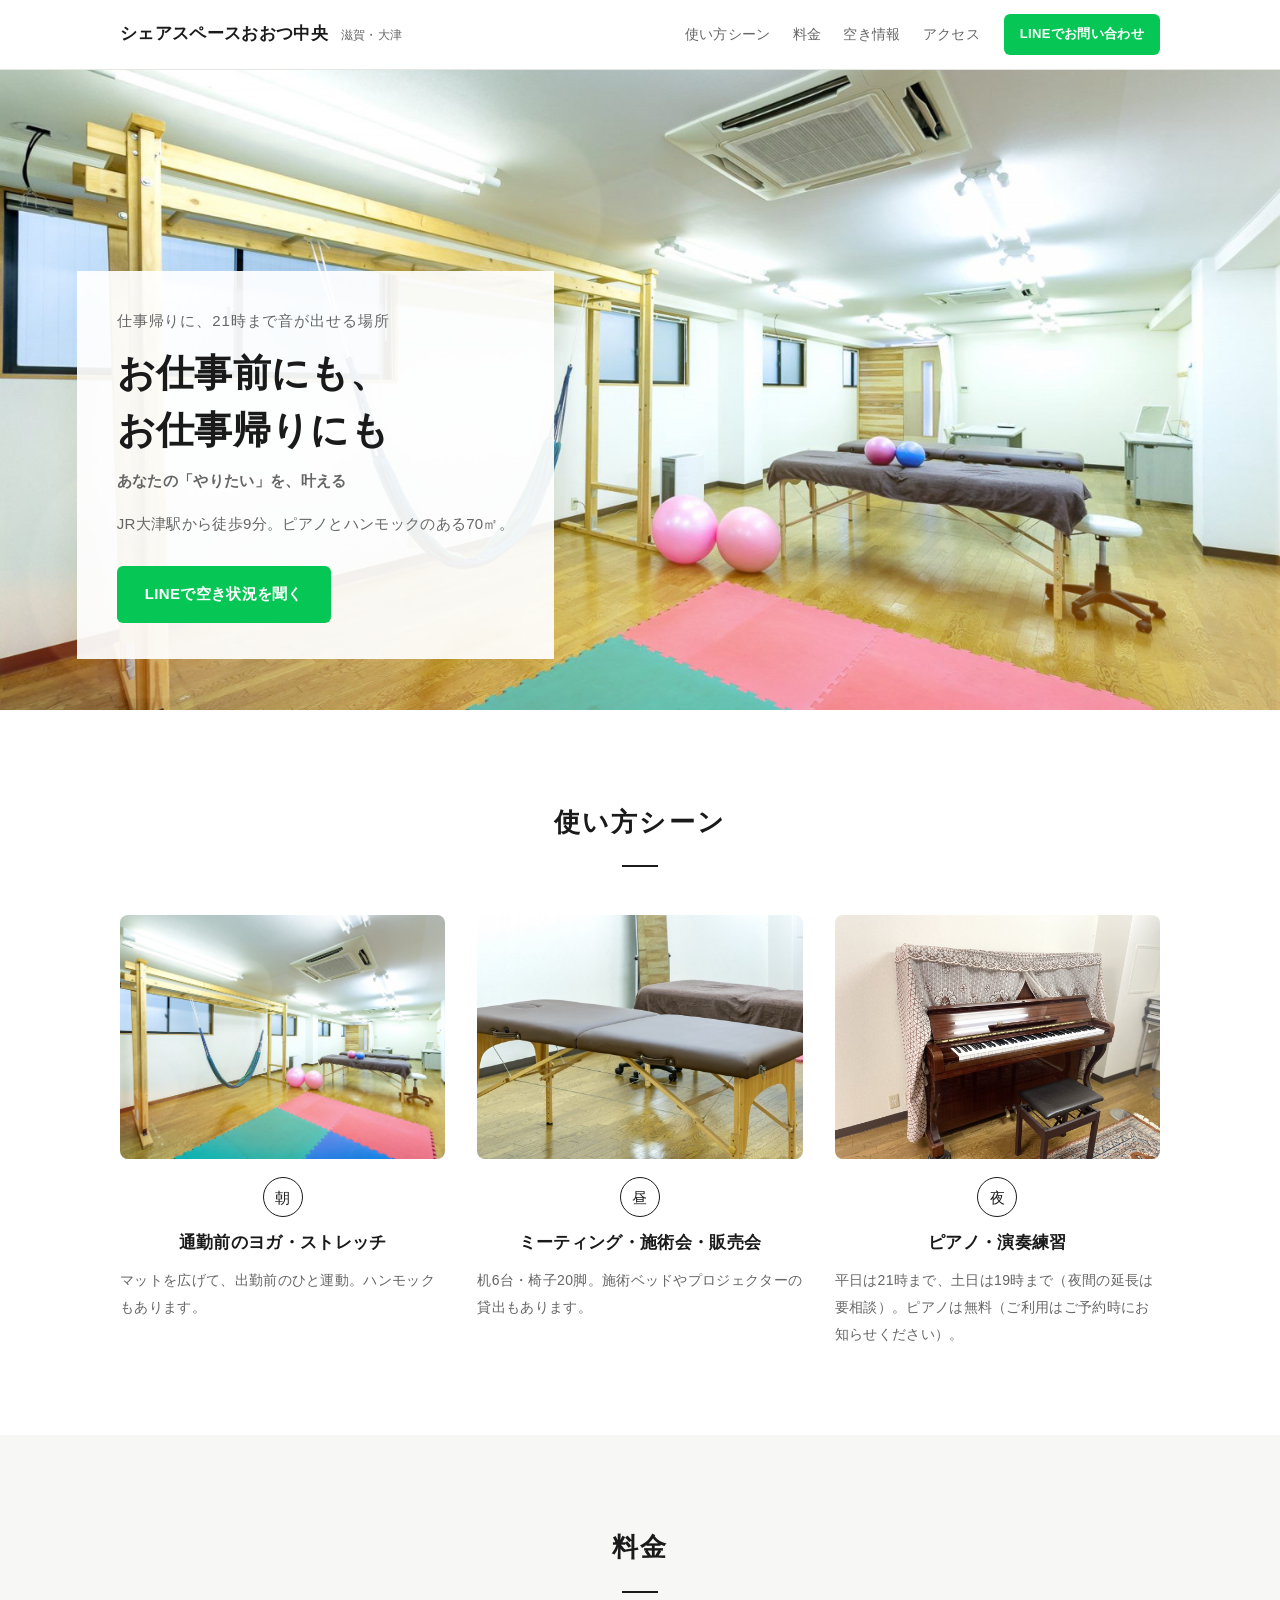
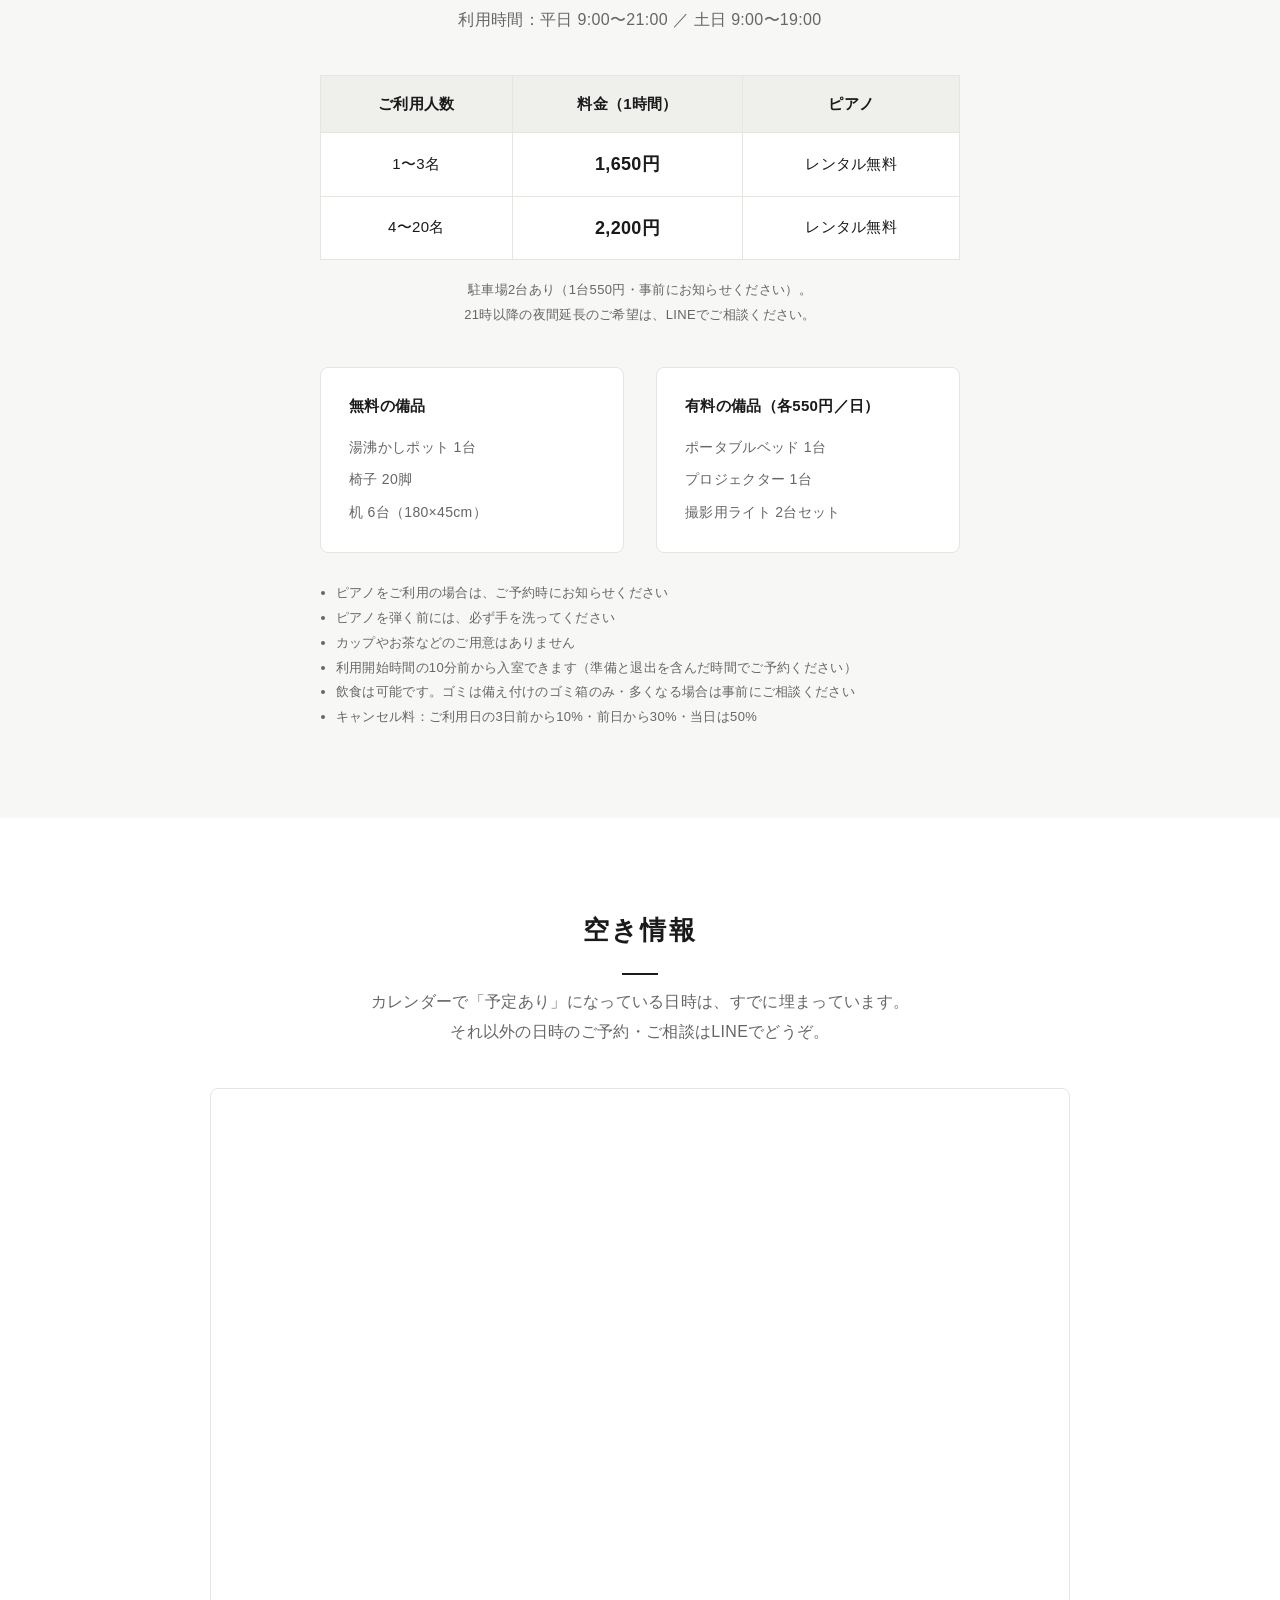
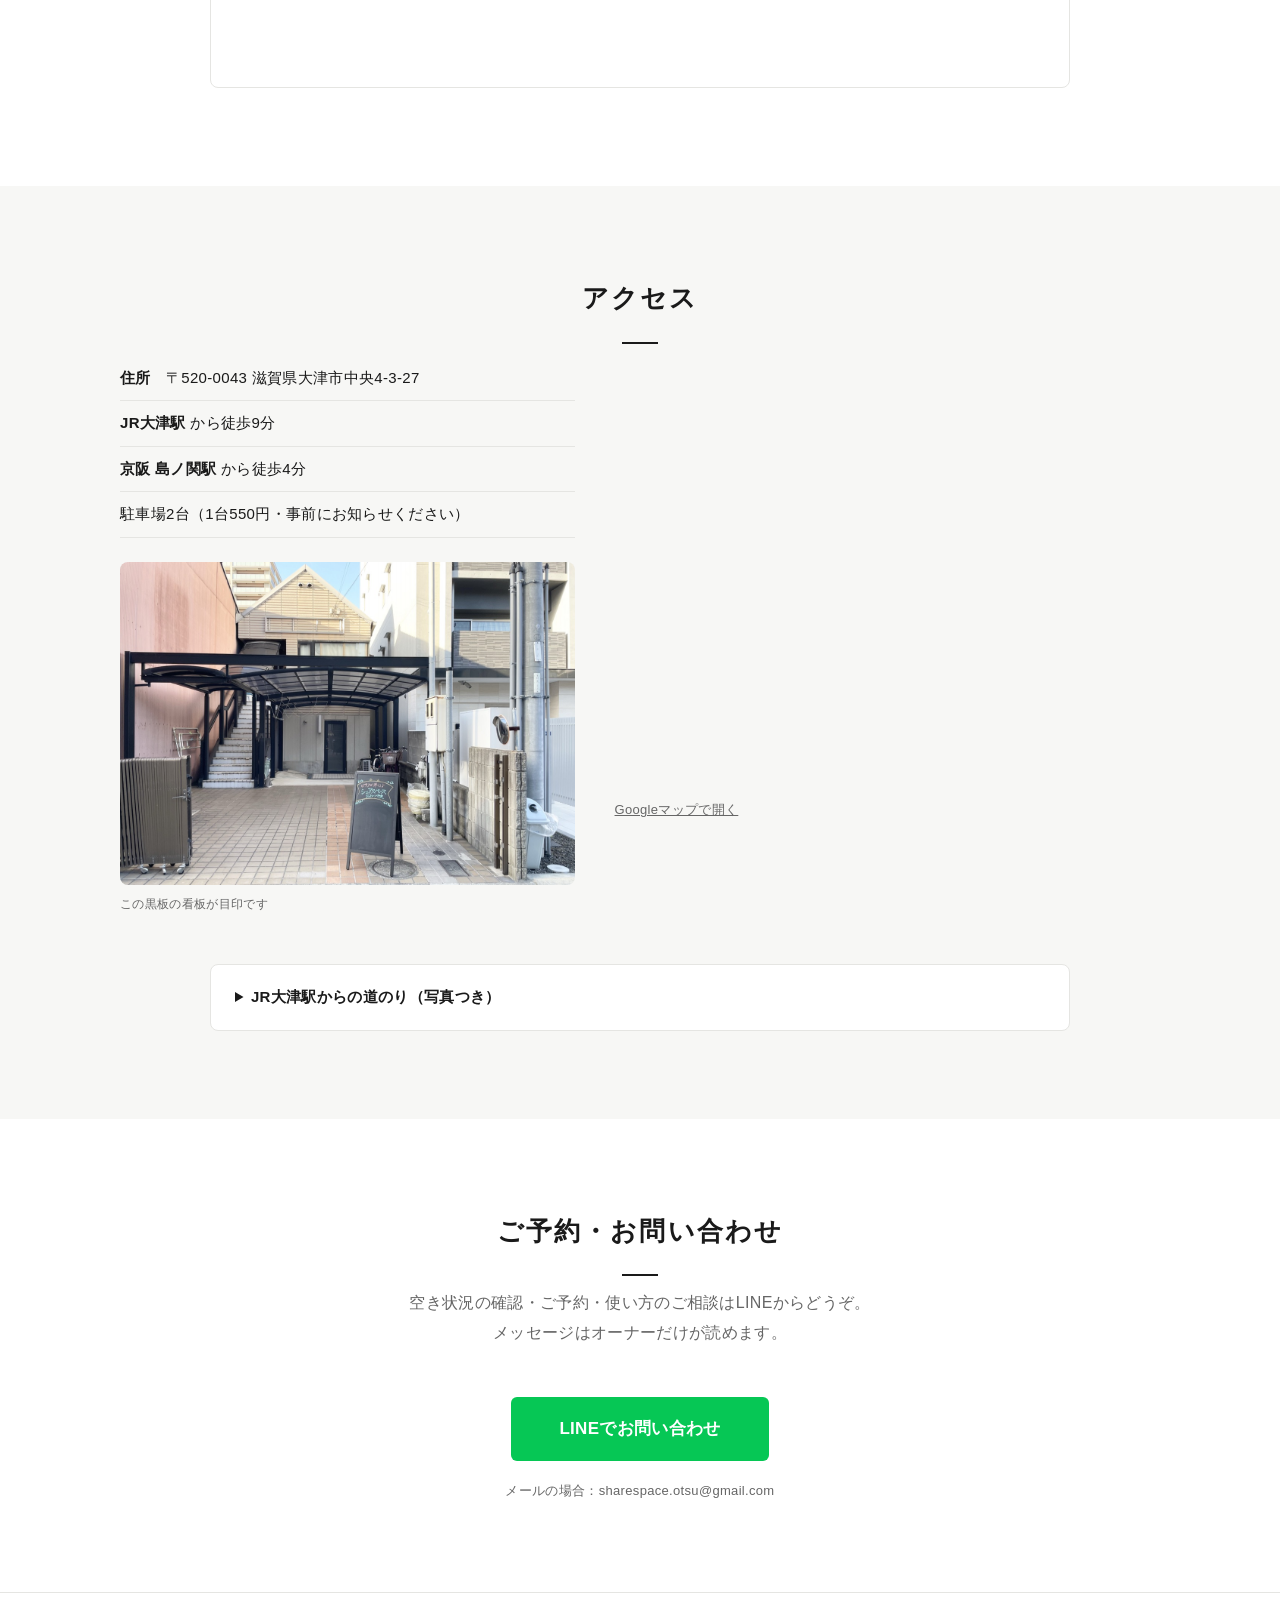
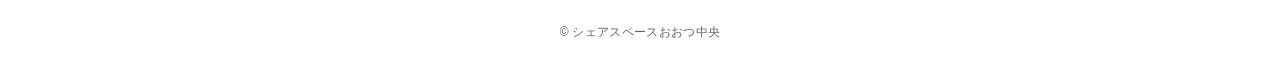
==== index.html @ d206cb6f "キャンセル規定・備品リンク・駐車場2台まで・夜間延長要相談を追加 Co-Authored-By: Claude Fable 5 <noreply@anthropic.com>" ====
<!DOCTYPE html>
<html lang="ja">
<head>
  <meta charset="UTF-8">
  <meta name="viewport" content="width=device-width, initial-scale=1.0">
  <title>シェアスペースおおつ中央｜大津駅徒歩9分・ピアノが弾けるレンタルスペース</title>
  <meta name="description" content="JR大津駅徒歩9分・京阪島ノ関駅徒歩4分。ピアノとハンモックのある70㎡のレンタルスペース。ヨガ・ピアノ練習・ミーティング・施術会に。平日21時まで。">
  <link rel="stylesheet" href="css/style.css">
</head>
<body>

  <header class="site-header">
    <div class="header-inner">
      <div class="site-title">
        <a href="#top">シェアスペースおおつ中央</a>
        <span class="site-sub">滋賀・大津</span>
      </div>
      <nav class="site-nav">
        <a href="#scenes">使い方シーン</a>
        <a href="#price">料金</a>
        <a href="#calendar">空き情報</a>
        <a href="#access">アクセス</a>
      </nav>
      <a class="btn-line btn-line-small" href="https://lin.ee/ooiNmAy">LINEでお問い合わせ</a>
    </div>
  </header>

  <main id="top">

    <!-- ヒーロー -->
    <section class="hero">
      <div class="hero-photo">
        <img src="images/hero.jpg" alt="シェアスペースおおつ中央の室内。木の床とハンモックのある70㎡の空間">
      </div>
      <div class="hero-text">
        <!-- キャッチコピー：2026-07-18本人確定 -->
        <p class="hero-eyebrow">仕事帰りに、21時まで音が出せる場所</p>
        <h1>お仕事前にも、<br>お仕事帰りにも</h1>
        <p class="hero-catch">あなたの「やりたい」を、叶える</p>
        <p>JR大津駅から徒歩9分。ピアノとハンモックのある70㎡。</p>
        <a class="btn-line" href="https://lin.ee/ooiNmAy">LINEで空き状況を聞く</a>
      </div>
    </section>

    <!-- 使い方シーン -->
    <section class="section" id="scenes">
      <h2>使い方シーン</h2>
      <div class="scene-grid">
        <article class="scene-card">
          <div class="scene-photo"><img src="images/hero.jpg" alt="マットとハンモックのある室内"></div>
          <div class="scene-label">朝</div>
          <h3>通勤前のヨガ・ストレッチ</h3>
          <!-- 【仮文】 -->
          <p>マットを広げて、出勤前のひと運動。ハンモックもあります。</p>
        </article>
        <article class="scene-card">
          <div class="scene-photo"><img src="images/bed.jpg" alt="施術用ポータブルベッド"></div>
          <div class="scene-label">昼</div>
          <h3>ミーティング・施術会・販売会</h3>
          <!-- 【仮文】 -->
          <p>机6台・椅子20脚。施術ベッドやプロジェクターの貸出もあります。</p>
        </article>
        <article class="scene-card">
          <div class="scene-photo"><img src="images/piano.jpg" alt="アップライトピアノ"></div>
          <div class="scene-label">夜</div>
          <h3>ピアノ・演奏練習</h3>
          <!-- ※時間は事実（平日21時・土日19時）。夜間延長は承認制のため「要相談」表記のみ・料金は載せない -->
          <p>平日は21時まで、土日は19時まで（夜間の延長は要相談）。ピアノは無料（ご利用はご予約時にお知らせください）。</p>
        </article>
      </div>
    </section>

    <!-- 料金 -->
    <section class="section section-gray" id="price">
      <h2>料金</h2>
      <p class="section-lead">利用時間：平日 9:00〜21:00 ／ 土日 9:00〜19:00</p>
      <div class="table-wrap">
        <table class="price-table">
          <thead>
            <tr><th>ご利用人数</th><th>料金（1時間）</th><th>ピアノ</th></tr>
          </thead>
          <tbody>
            <tr><td>1〜3名</td><td class="price">1,650円</td><td>レンタル無料</td></tr>
            <tr><td>4〜20名</td><td class="price">2,200円</td><td>レンタル無料</td></tr>
          </tbody>
        </table>
      </div>
      <p class="note">駐車場2台あり（1台550円・事前にお知らせください）。<br>21時以降の夜間延長のご希望は、LINEでご相談ください。</p>

      <div class="equipment">
        <div class="equipment-col">
          <h3>無料の備品</h3>
          <ul>
            <li>湯沸かしポット 1台</li>
            <li>椅子 20脚</li>
            <li>机 6台（180×45cm）</li>
          </ul>
        </div>
        <div class="equipment-col">
          <h3>有料の備品（各550円／日）</h3>
          <ul>
            <li>ポータブルベッド 1台</li>
            <li>プロジェクター 1台</li>
            <li>撮影用ライト 2台セット</li>
          </ul>
        </div>
      </div>
      <ul class="rules">
        <li>ピアノをご利用の場合は、ご予約時にお知らせください</li>
        <li>ピアノを弾く前には、必ず手を洗ってください</li>
        <li>カップやお茶などのご用意はありません</li>
        <li>利用開始時間の10分前から入室できます（準備と退出を含んだ時間でご予約ください）</li>
        <li>飲食は可能です。ゴミは備え付けのゴミ箱のみ・多くなる場合は事前にご相談ください</li>
        <li>キャンセル料：ご利用日の3日前から10%・前日から30%・当日は50%</li>
      </ul>
    </section>

    <!-- 空き情報 -->
    <section class="section" id="calendar">
      <h2>空き情報</h2>
      <p class="section-lead">カレンダーで「予定あり」になっている日時は、すでに埋まっています。<br>それ以外の日時のご予約・ご相談はLINEでどうぞ。</p>
      <div class="calendar-wrap">
        <iframe src="https://calendar.google.com/calendar/embed?src=7jspsnssed86r68svoffqrque8%40group.calendar.google.com&ctz=Asia%2FTokyo" title="空き情報カレンダー" loading="lazy"></iframe>
      </div>
    </section>

    <!-- アクセス -->
    <section class="section section-gray" id="access">
      <h2>アクセス</h2>
      <div class="access-grid">
        <div class="access-info">
          <ul class="access-list">
            <li><strong>住所</strong>　〒520-0043 滋賀県大津市中央4-3-27</li>
            <li><strong>JR大津駅</strong> から徒歩9分</li>
            <li><strong>京阪 島ノ関駅</strong> から徒歩4分</li>
            <li>駐車場2台（1台550円・事前にお知らせください）</li>
          </ul>
          <div class="access-photo">
            <img src="images/exterior.jpg" alt="シェアスペースおおつ中央の入口。黒板の立て看板が目印">
            <p class="caption">この黒板の看板が目印です</p>
          </div>
        </div>
        <div class="access-map">
          <iframe src="https://maps.google.com/maps?q=%E3%82%B7%E3%82%A7%E3%82%A2%E3%82%B9%E3%83%9A%E3%83%BC%E3%82%B9%E3%81%8A%E3%81%8A%E3%81%A4%E4%B8%AD%E5%A4%AE%20%E6%BB%8B%E8%B3%80%E7%9C%8C%E5%A4%A7%E6%B4%A5%E5%B8%82%E4%B8%AD%E5%A4%AE4-3-27&output=embed" title="地図" loading="lazy"></iframe>
          <a class="map-link" href="https://www.google.com/maps/search/?api=1&query=%E3%82%B7%E3%82%A7%E3%82%A2%E3%82%B9%E3%83%9A%E3%83%BC%E3%82%B9%E3%81%8A%E3%81%8A%E3%81%A4%E4%B8%AD%E5%A4%AE%20%E6%BB%8B%E8%B3%80%E7%9C%8C%E5%A4%A7%E6%B4%A5%E5%B8%82%E4%B8%AD%E5%A4%AE4-3-27">Googleマップで開く</a>
        </div>
      </div>

      <details class="route">
        <summary>JR大津駅からの道のり（写真つき）</summary>
        <div class="route-body">
          <img src="images/route-1.jpg" alt="道順1〜3">
          <ol start="1">
            <li>大津駅北口を出て、右側に曲がります</li>
            <li>フレンドマートの横をそのまま進みます</li>
            <li>横断歩道を向かい側に渡ってから、さらに右手に下ります</li>
          </ol>
          <img src="images/route-2.jpg" alt="道順4〜6">
          <ol start="4">
            <li>横断歩道（信号あり）を渡り、左に曲がって道なりに下ります（県庁に沿った道です）</li>
            <li>NHKが見えます。そのままNHKの方に渡ります</li>
            <li>JA全農滋賀のビルの方に渡り、琵琶湖の方に向かって降りていきます</li>
          </ol>
          <img src="images/route-3.jpg" alt="道順7〜9">
          <ol start="7">
            <li>ひだち教室の看板のところを右折します</li>
            <li>お地蔵さんのある小さい川（吾妻川）を渡ります</li>
            <li>吉川呉服店の看板の3つ先が当スペースです</li>
          </ol>
          <img src="images/route-4.jpg" alt="道順10・目印の看板">
        </div>
      </details>
    </section>

    <!-- お問い合わせ -->
    <section class="section cta" id="contact">
      <h2>ご予約・お問い合わせ</h2>
      <p class="section-lead">空き状況の確認・ご予約・使い方のご相談はLINEからどうぞ。<br>メッセージはオーナーだけが読めます。</p>
      <a class="btn-line btn-line-large" href="https://lin.ee/ooiNmAy">LINEでお問い合わせ</a>
      <p class="note">メールの場合：sharespace.otsu@gmail.com</p>
    </section>

  </main>

  <footer class="site-footer">
    <p>© シェアスペースおおつ中央</p>
  </footer>

</body>
</html>
---- css/style.css ----
/* ============================================
   シェアスペースおおつ中央
   デザイン変数（色・フォントはここでまとめて変更）
   ============================================ */
:root {
  --color-text: #1a1a1a;
  --color-text-sub: #666;
  --color-bg: #fff;
  --color-bg-gray: #f7f7f5;
  --color-border: #e5e5e2;
  --color-line: #06c755;      /* LINEボタン */
  --color-line-dark: #05a848;
  --font-body: "Hiragino Kaku Gothic ProN", "Hiragino Sans", "Yu Gothic", "Noto Sans JP", sans-serif;
  --max-width: 1080px;
}

* { margin: 0; padding: 0; box-sizing: border-box; }

html { scroll-behavior: smooth; }

body {
  font-family: var(--font-body);
  color: var(--color-text);
  background: var(--color-bg);
  line-height: 1.9;
  font-size: 16px;
  letter-spacing: 0.02em;
}

img { max-width: 100%; display: block; }

a { color: inherit; }

/* ---------- ヘッダー ---------- */
.site-header {
  position: sticky;
  top: 0;
  z-index: 100;
  background: rgba(255, 255, 255, 0.95);
  border-bottom: 1px solid var(--color-border);
  backdrop-filter: blur(6px);
}

.header-inner {
  max-width: var(--max-width);
  margin: 0 auto;
  padding: 14px 20px;
  display: flex;
  align-items: center;
  gap: 24px;
}

.site-title a {
  font-size: 17px;
  font-weight: 700;
  text-decoration: none;
}

.site-sub {
  font-size: 12px;
  color: var(--color-text-sub);
  margin-left: 8px;
}

.site-nav {
  margin-left: auto;
  display: flex;
  gap: 22px;
}

.site-nav a {
  font-size: 14px;
  text-decoration: none;
  color: var(--color-text-sub);
}

.site-nav a:hover { color: var(--color-text); }

/* ---------- LINEボタン ---------- */
.btn-line {
  display: inline-block;
  background: var(--color-line);
  color: #fff;
  text-decoration: none;
  border-radius: 6px;
  font-weight: 700;
  transition: background 0.2s;
}

.btn-line:hover { background: var(--color-line-dark); }

.btn-line-small { font-size: 13px; padding: 8px 16px; white-space: nowrap; }

.hero .btn-line { font-size: 15px; padding: 14px 28px; margin-top: 28px; }

.btn-line-large { font-size: 17px; padding: 16px 48px; margin-top: 8px; }

/* ---------- ヒーロー ---------- */
.hero {
  position: relative;
  max-width: 1280px;
  margin: 0 auto;
}

.hero-photo img {
  width: 100%;
  height: 72vh;
  min-height: 420px;
  max-height: 640px;
  object-fit: cover;
}

.hero-text {
  position: absolute;
  left: 6%;
  bottom: 8%;
  background: rgba(255, 255, 255, 0.92);
  padding: 36px 40px;
  max-width: 480px;
}

.hero-eyebrow {
  font-size: 13px;
  color: var(--color-text-sub);
  letter-spacing: 0.06em;
  margin-bottom: 10px;
}

.hero-text h1 {
  font-size: clamp(26px, 4vw, 38px);
  font-weight: 700;
  line-height: 1.5;
  margin-bottom: 8px;
}

.hero-catch {
  font-size: clamp(17px, 2.2vw, 22px);
  font-weight: 700;
  color: var(--color-text);
  margin-bottom: 14px;
}

.hero-text p {
  font-size: 15px;
  color: var(--color-text-sub);
}

/* ---------- セクション共通 ---------- */
.section {
  max-width: var(--max-width);
  margin: 0 auto;
  padding: 88px 20px;
  scroll-margin-top: 70px;
}

.section-gray {
  max-width: none;
  background: var(--color-bg-gray);
}

.section-gray > * {
  max-width: calc(var(--max-width) - 40px);
  margin-left: auto;
  margin-right: auto;
}

.section h2 {
  font-size: 26px;
  text-align: center;
  margin-bottom: 12px;
  letter-spacing: 0.08em;
}

.section h2::after {
  content: "";
  display: block;
  width: 36px;
  height: 2px;
  background: var(--color-text);
  margin: 18px auto 0;
}

.section-lead {
  text-align: center;
  color: var(--color-text-sub);
  margin-bottom: 40px;
}

/* ---------- 使い方シーン ---------- */
.scene-grid {
  display: grid;
  grid-template-columns: repeat(3, 1fr);
  gap: 32px;
  margin-top: 48px;
}

.scene-card { text-align: center; }

.scene-photo {
  aspect-ratio: 4 / 3;
  overflow: hidden;
  border-radius: 8px;
  margin-bottom: 18px;
}

.scene-photo img {
  width: 100%;
  height: 100%;
  object-fit: cover;
}

.scene-label {
  display: inline-block;
  width: 40px;
  height: 40px;
  line-height: 40px;
  border: 1px solid var(--color-text);
  border-radius: 50%;
  font-size: 15px;
  margin-bottom: 10px;
}

.scene-card h3 {
  font-size: 17px;
  margin-bottom: 8px;
}

.scene-card p {
  font-size: 14px;
  color: var(--color-text-sub);
  text-align: left;
}

/* ---------- 料金 ---------- */
.table-wrap { overflow-x: auto; }

.price-table {
  width: 100%;
  max-width: 640px;
  margin: 0 auto;
  border-collapse: collapse;
  background: var(--color-bg);
}

.price-table th,
.price-table td {
  border: 1px solid var(--color-border);
  padding: 14px 20px;
  text-align: center;
  font-size: 15px;
}

.price-table th {
  background: #efefec;
  font-weight: 700;
}

.price-table .price {
  font-size: 18px;
  font-weight: 700;
}

.note {
  text-align: center;
  font-size: 13px;
  color: var(--color-text-sub);
  margin-top: 18px;
}

.equipment {
  display: grid;
  grid-template-columns: 1fr 1fr;
  gap: 32px;
  max-width: 640px;
  margin: 40px auto 0;
}

.equipment-col {
  background: var(--color-bg);
  border: 1px solid var(--color-border);
  border-radius: 8px;
  padding: 24px 28px;
}

.equipment-col h3 {
  font-size: 15px;
  margin-bottom: 10px;
}

.equipment-col ul {
  list-style: none;
  font-size: 14px;
  color: var(--color-text-sub);
}

.equipment-col li { padding: 3px 0; }

.rules {
  max-width: 640px;
  margin: 28px auto 0;
  font-size: 13px;
  color: var(--color-text-sub);
  padding-left: 1.2em;
}

/* ---------- 空き情報 ---------- */
.calendar-wrap {
  max-width: 860px;
  margin: 0 auto;
}

.calendar-wrap iframe {
  width: 100%;
  height: 600px;
  border: 1px solid var(--color-border);
  border-radius: 8px;
}

/* ---------- アクセス ---------- */
.access-grid {
  display: grid;
  grid-template-columns: 1fr 1.2fr;
  gap: 40px;
  align-items: start;
  margin-top: 8px;
}

.access-list {
  list-style: none;
  font-size: 15px;
  margin-bottom: 24px;
}

.access-list li {
  padding: 8px 0;
  border-bottom: 1px solid var(--color-border);
}

.access-photo img { border-radius: 8px; }

.caption {
  font-size: 12px;
  color: var(--color-text-sub);
  margin-top: 8px;
}

.access-map iframe {
  width: 100%;
  height: 420px;
  border: 0;
  border-radius: 8px;
}

.map-link {
  display: inline-block;
  margin-top: 12px;
  font-size: 13px;
  color: var(--color-text-sub);
}

.route {
  max-width: 860px;
  margin: 48px auto 0;
  background: var(--color-bg);
  border: 1px solid var(--color-border);
  border-radius: 8px;
}

.route summary {
  cursor: pointer;
  padding: 18px 24px;
  font-weight: 700;
  font-size: 15px;
}

.route-body { padding: 0 24px 24px; }

.route-body img {
  border-radius: 6px;
  margin: 20px 0 10px;
}

.route-body ol {
  font-size: 14px;
  color: var(--color-text-sub);
  padding-left: 1.6em;
}

/* ---------- CTA ---------- */
.cta { text-align: center; }

/* ---------- お支払いページ ---------- */
.pay-grid {
  display: grid;
  grid-template-columns: repeat(4, 1fr);
  gap: 20px;
  max-width: 900px;
  margin: 0 auto;
}

.pay-card {
  border: 1px solid var(--color-border);
  border-radius: 8px;
  padding: 22px 20px;
  text-align: center;
}

.pay-card h3 { font-size: 16px; margin-bottom: 8px; }

.pay-card p { font-size: 13px; color: var(--color-text-sub); }

.pay-links {
  display: grid;
  gap: 14px;
  max-width: 560px;
  margin: 0 auto;
}

.pay-link-card {
  display: flex;
  justify-content: space-between;
  align-items: center;
  gap: 12px;
  background: var(--color-bg);
  border: 1px solid var(--color-border);
  border-radius: 8px;
  padding: 18px 22px;
  text-decoration: none;
  transition: border-color 0.2s;
}

.pay-link-card:hover { border-color: var(--color-text); }

.pay-link-name { font-weight: 700; font-size: 15px; }

.pay-link-price { font-size: 14px; color: var(--color-text-sub); white-space: nowrap; }

@media (max-width: 760px) {
  .pay-grid { grid-template-columns: 1fr 1fr; }
}

/* ---------- フッター ---------- */
.site-footer {
  border-top: 1px solid var(--color-border);
  text-align: center;
  padding: 28px 20px;
  font-size: 12px;
  color: var(--color-text-sub);
}

/* ---------- スマホ ---------- */
@media (max-width: 760px) {
  .site-nav { display: none; }

  .header-inner { gap: 12px; }

  .site-title a { font-size: 15px; }

  .site-sub { display: none; }

  .hero-photo img { height: 54vh; min-height: 320px; }

  .hero-text {
    position: static;
    max-width: none;
    padding: 28px 20px 8px;
  }

  .section { padding: 64px 20px; }

  .scene-grid {
    grid-template-columns: 1fr;
    gap: 40px;
  }

  .scene-card p { text-align: center; }

  .equipment { grid-template-columns: 1fr; }

  .access-grid { grid-template-columns: 1fr; }

  .calendar-wrap iframe { height: 480px; }
}
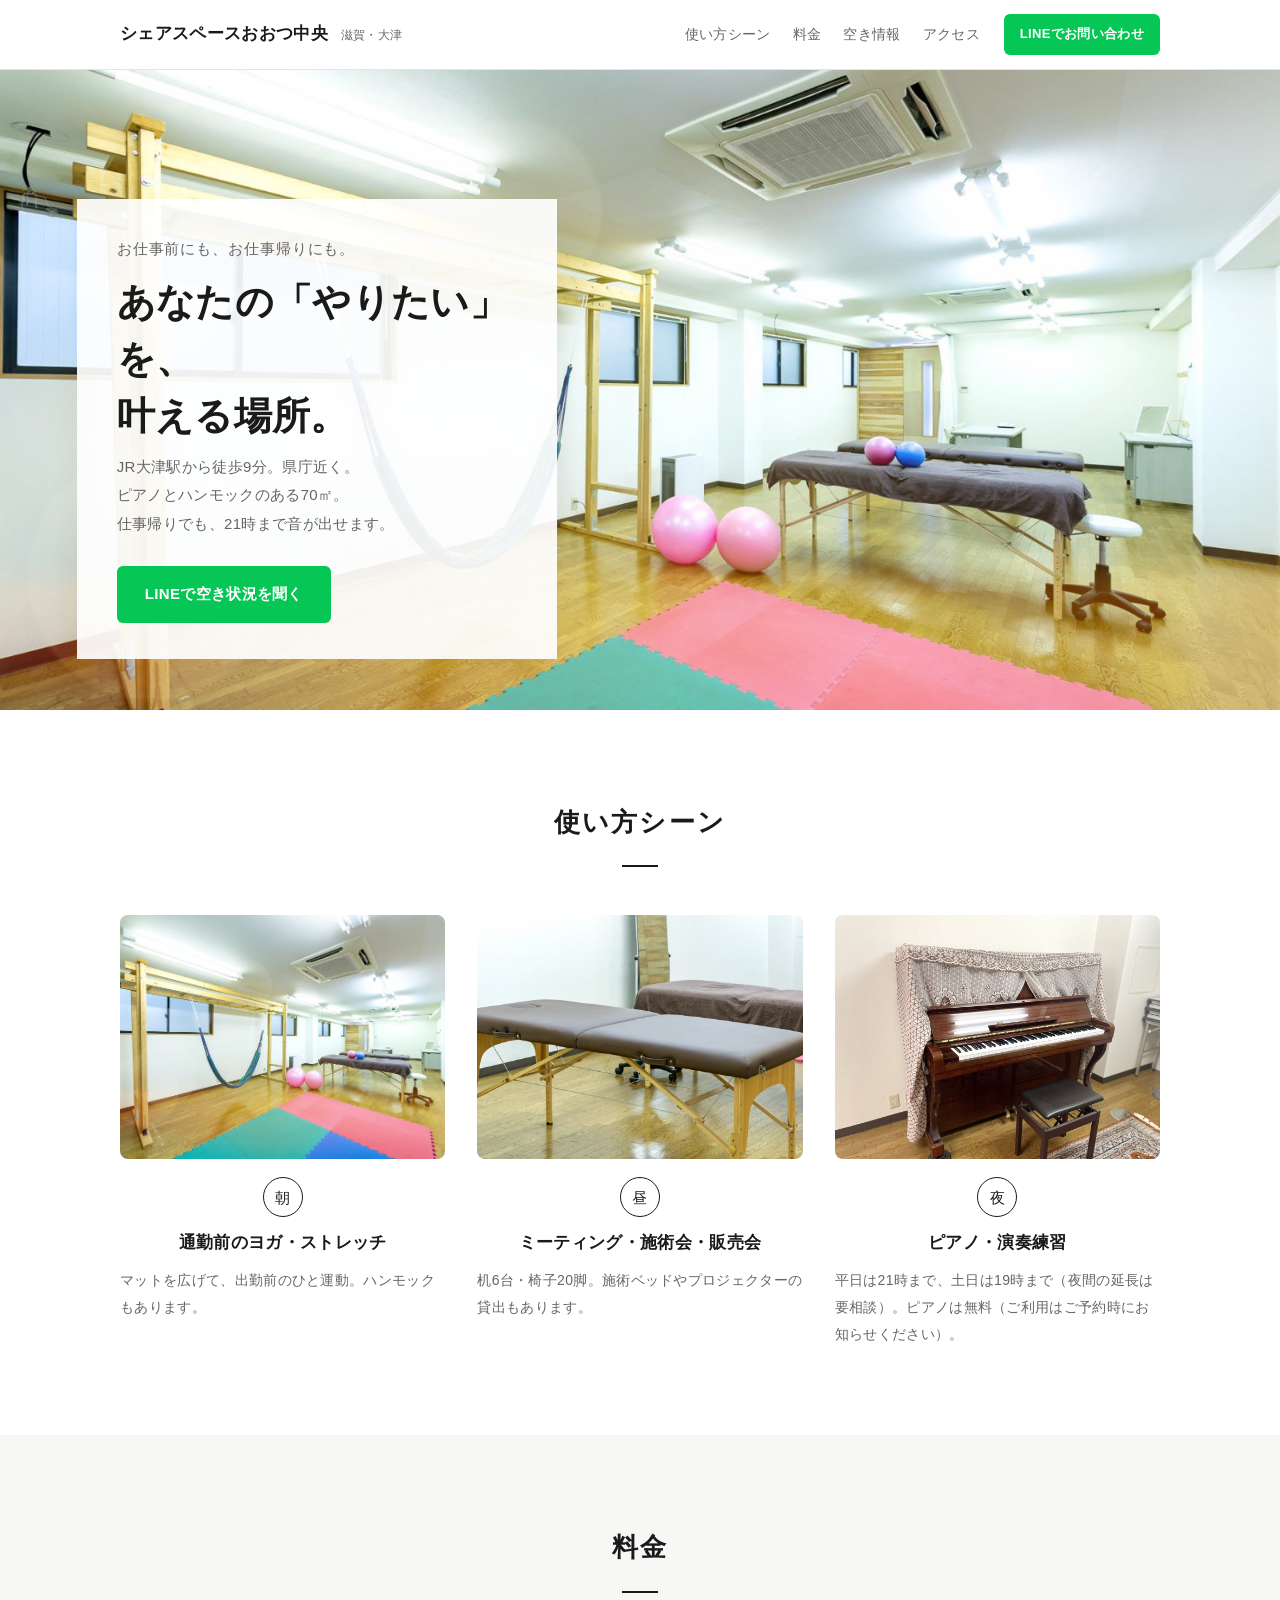
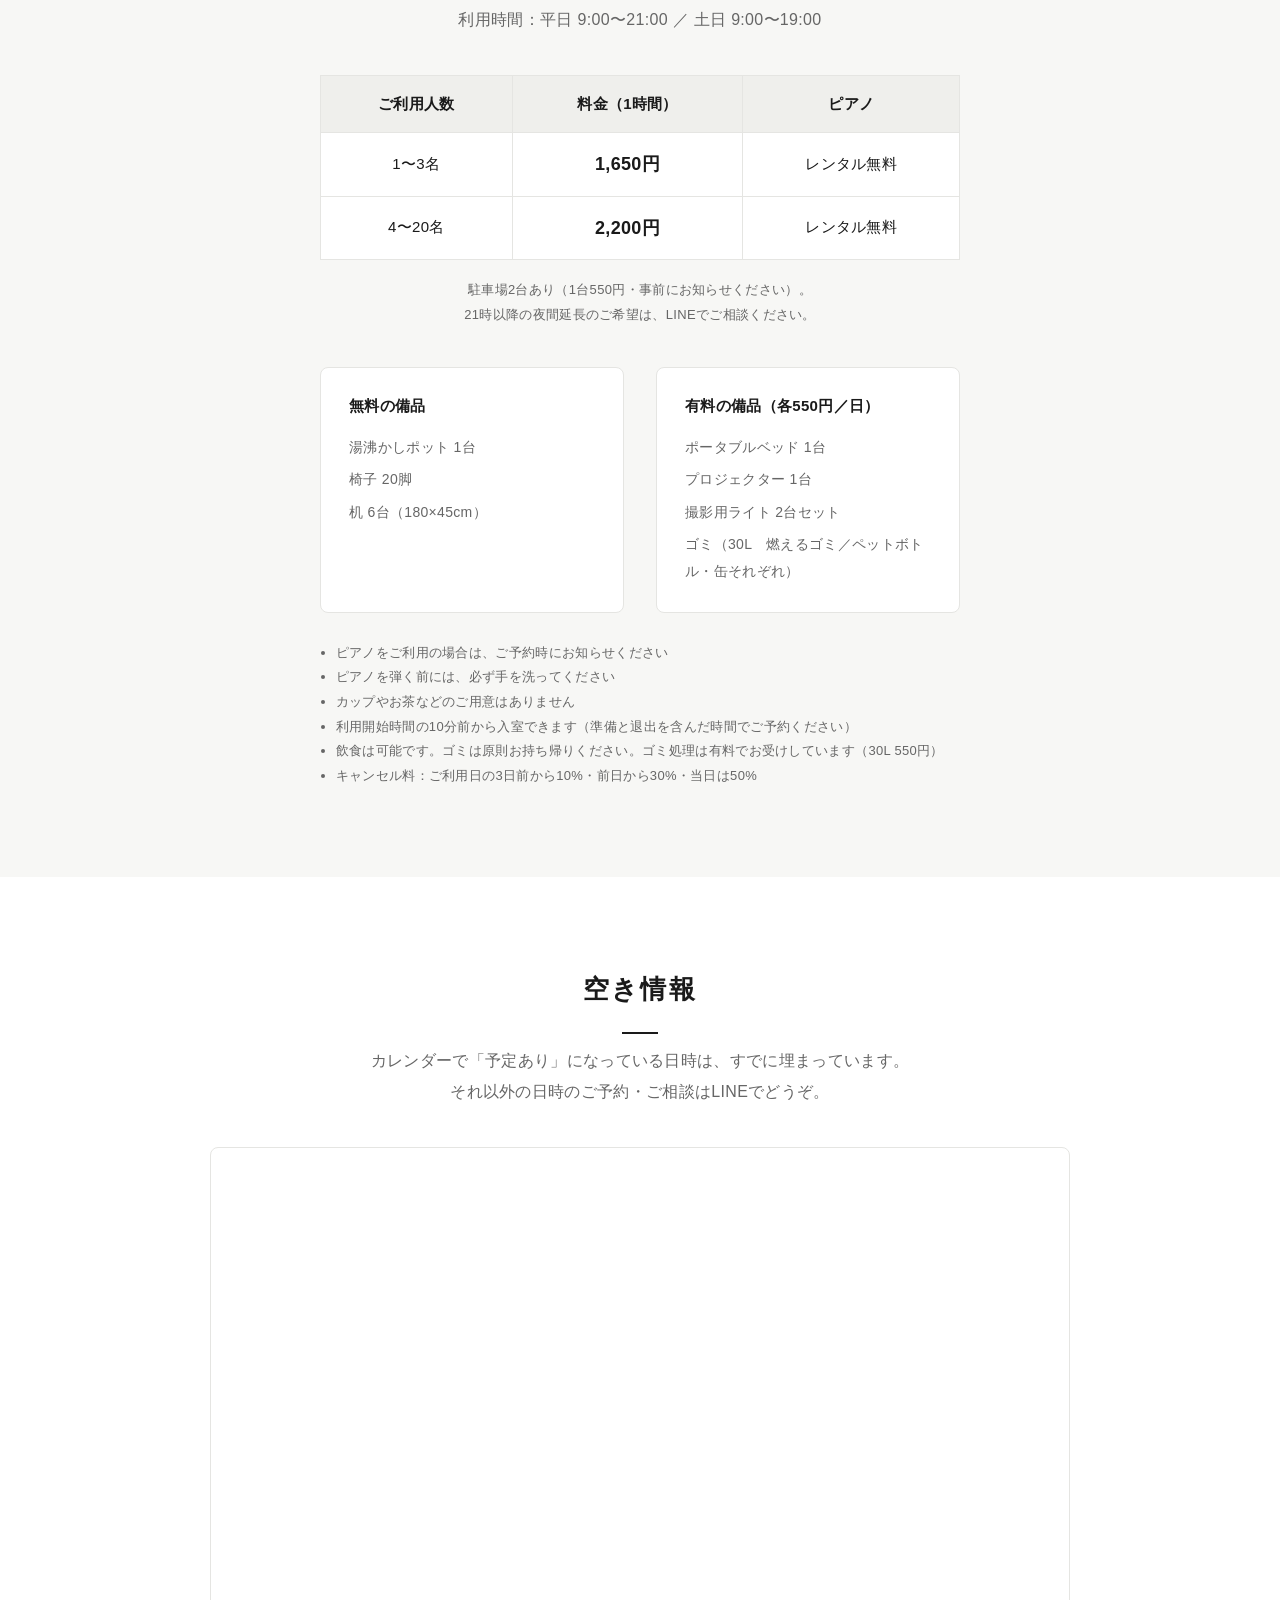
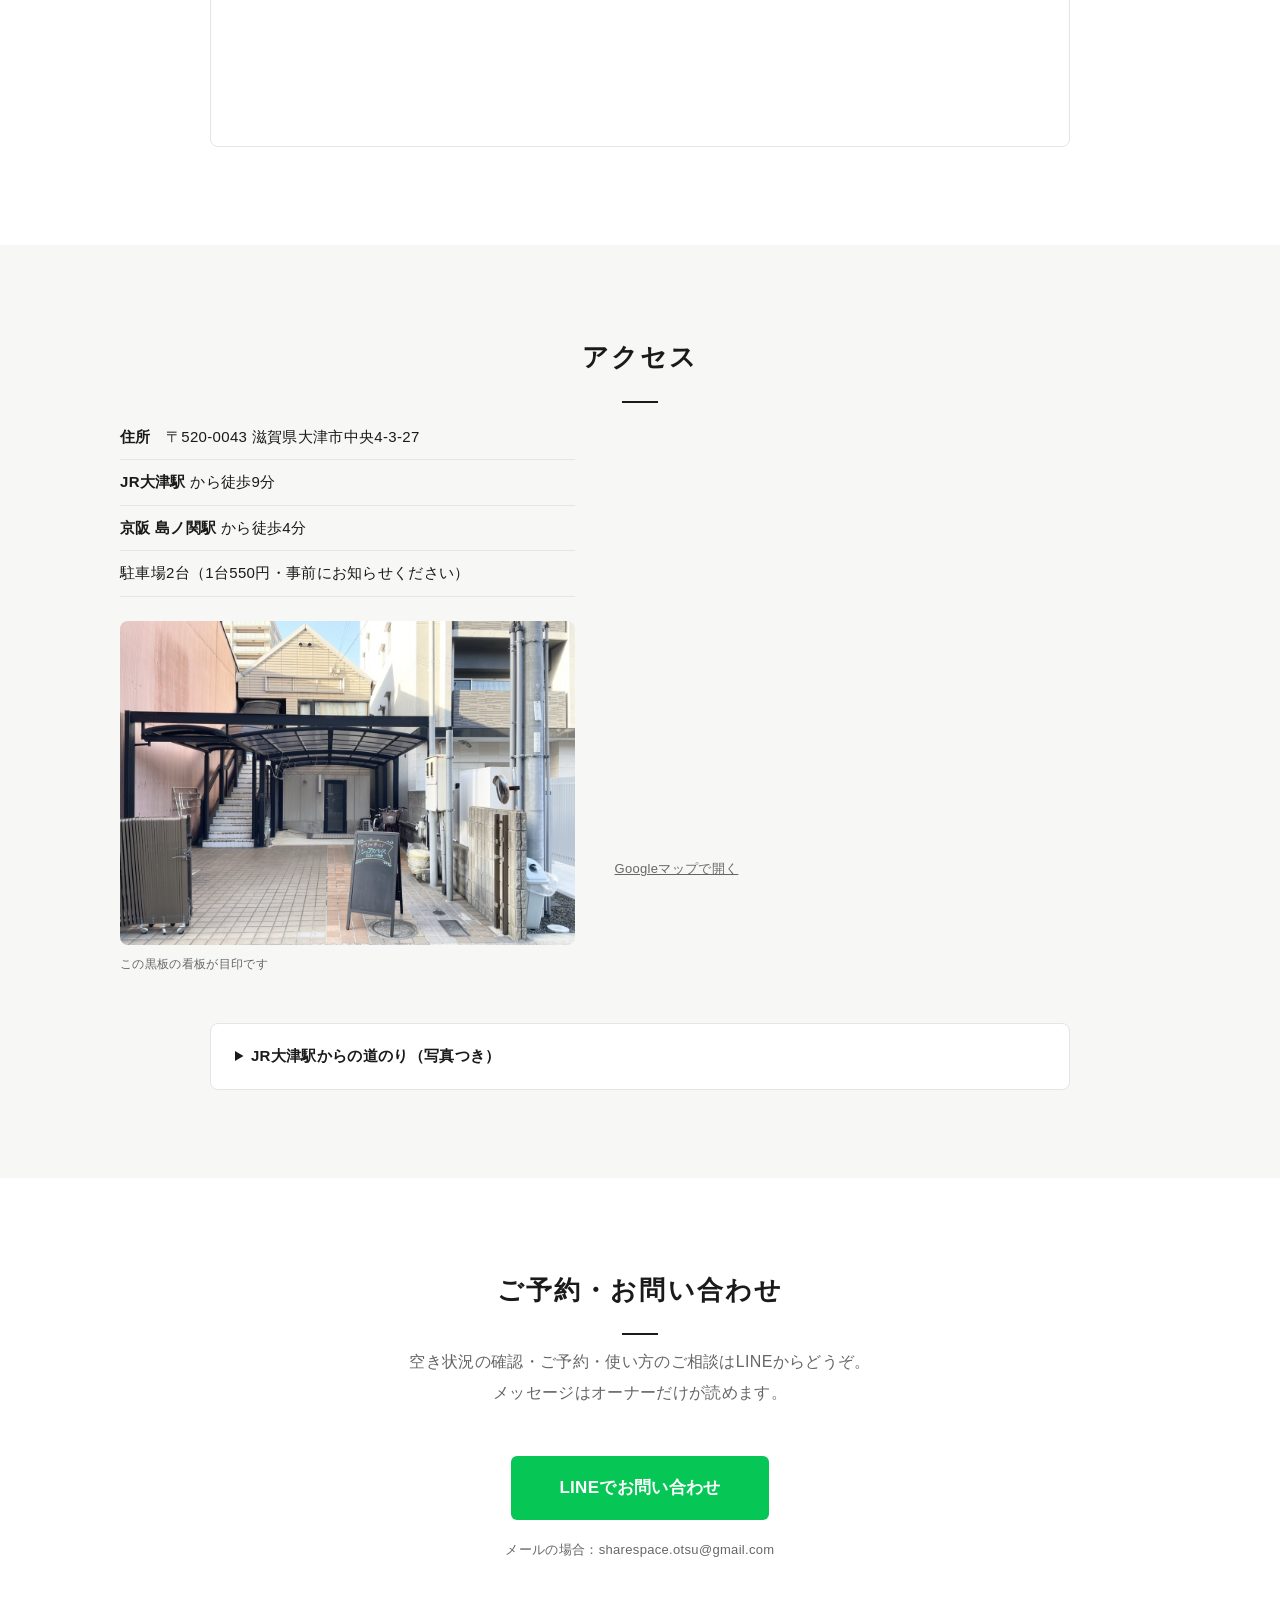
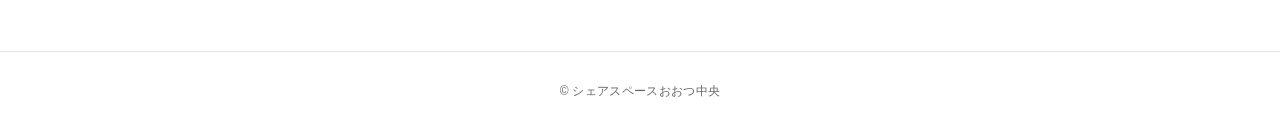
==== commit b6554665: "表紙B案・ゴミ規定・備品ゴミ追加・独自ドメイン接続(CNAME) Co-Authored-By: Claude Fable 5 <noreply@anthropic.com>" ====
--- a/index.html
+++ b/index.html
@@ -33,11 +33,10 @@
         <img src="images/hero.jpg" alt="シェアスペースおおつ中央の室内。木の床とハンモックのある70㎡の空間">
       </div>
       <div class="hero-text">
-        <!-- キャッチコピー：2026-07-18本人確定 -->
-        <p class="hero-eyebrow">仕事帰りに、21時まで音が出せる場所</p>
-        <h1>お仕事前にも、<br>お仕事帰りにも</h1>
-        <p class="hero-catch">あなたの「やりたい」を、叶える</p>
-        <p>JR大津駅から徒歩9分。ピアノとハンモックのある70㎡。</p>
+        <!-- キャッチコピー：2026-07-19本人確定（B案） -->
+        <p class="hero-eyebrow">お仕事前にも、お仕事帰りにも。</p>
+        <h1>あなたの「やりたい」を、<br>叶える場所。</h1>
+        <p>JR大津駅から徒歩9分。県庁近く。<br>ピアノとハンモックのある70㎡。<br>仕事帰りでも、21時まで音が出せます。</p>
         <a class="btn-line" href="https://lin.ee/ooiNmAy">LINEで空き状況を聞く</a>
       </div>
     </section>
@@ -102,6 +101,7 @@
             <li>ポータブルベッド 1台</li>
             <li>プロジェクター 1台</li>
             <li>撮影用ライト 2台セット</li>
+            <li>ゴミ（30L　燃えるゴミ／ペットボトル・缶それぞれ）</li>
           </ul>
         </div>
       </div>
@@ -110,7 +110,7 @@
         <li>ピアノを弾く前には、必ず手を洗ってください</li>
         <li>カップやお茶などのご用意はありません</li>
         <li>利用開始時間の10分前から入室できます（準備と退出を含んだ時間でご予約ください）</li>
-        <li>飲食は可能です。ゴミは備え付けのゴミ箱のみ・多くなる場合は事前にご相談ください</li>
+        <li>飲食は可能です。ゴミは原則お持ち帰りください。ゴミ処理は有料でお受けしています（30L 550円）</li>
         <li>キャンセル料：ご利用日の3日前から10%・前日から30%・当日は50%</li>
       </ul>
     </section>
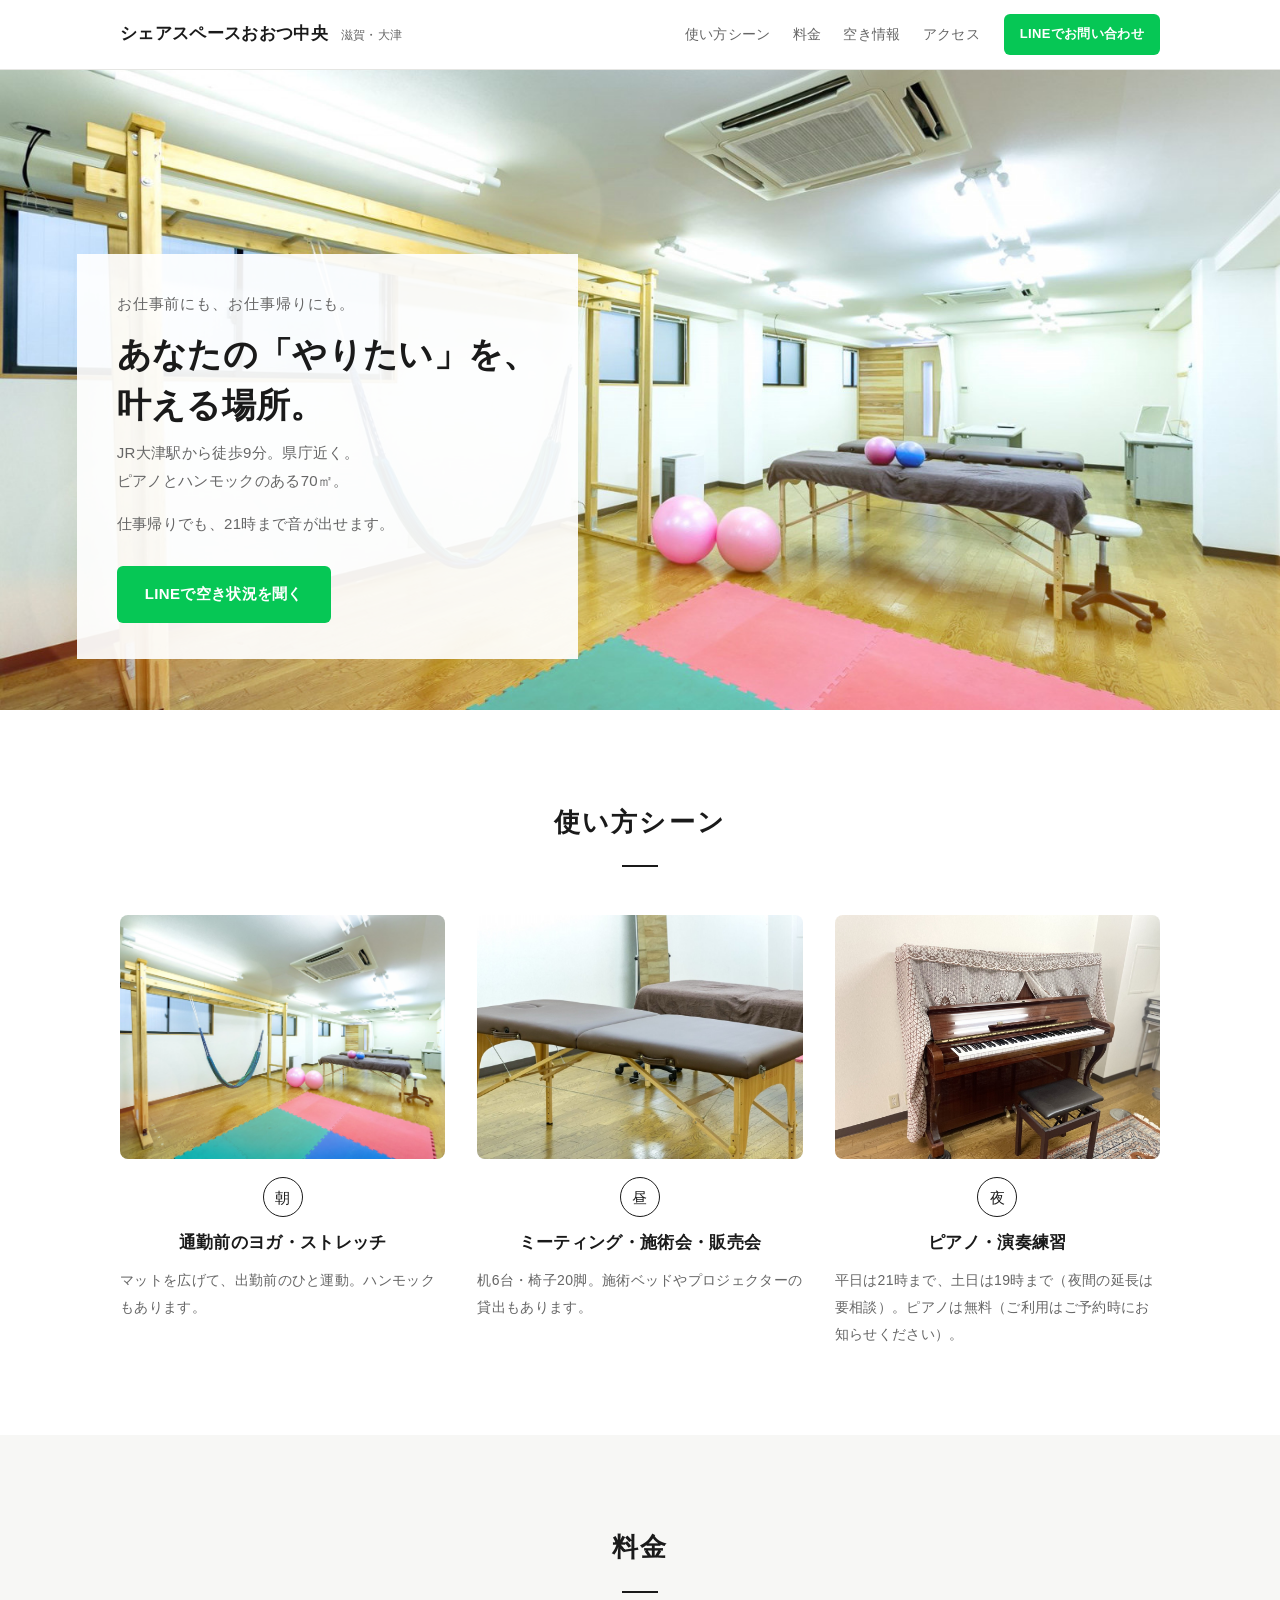
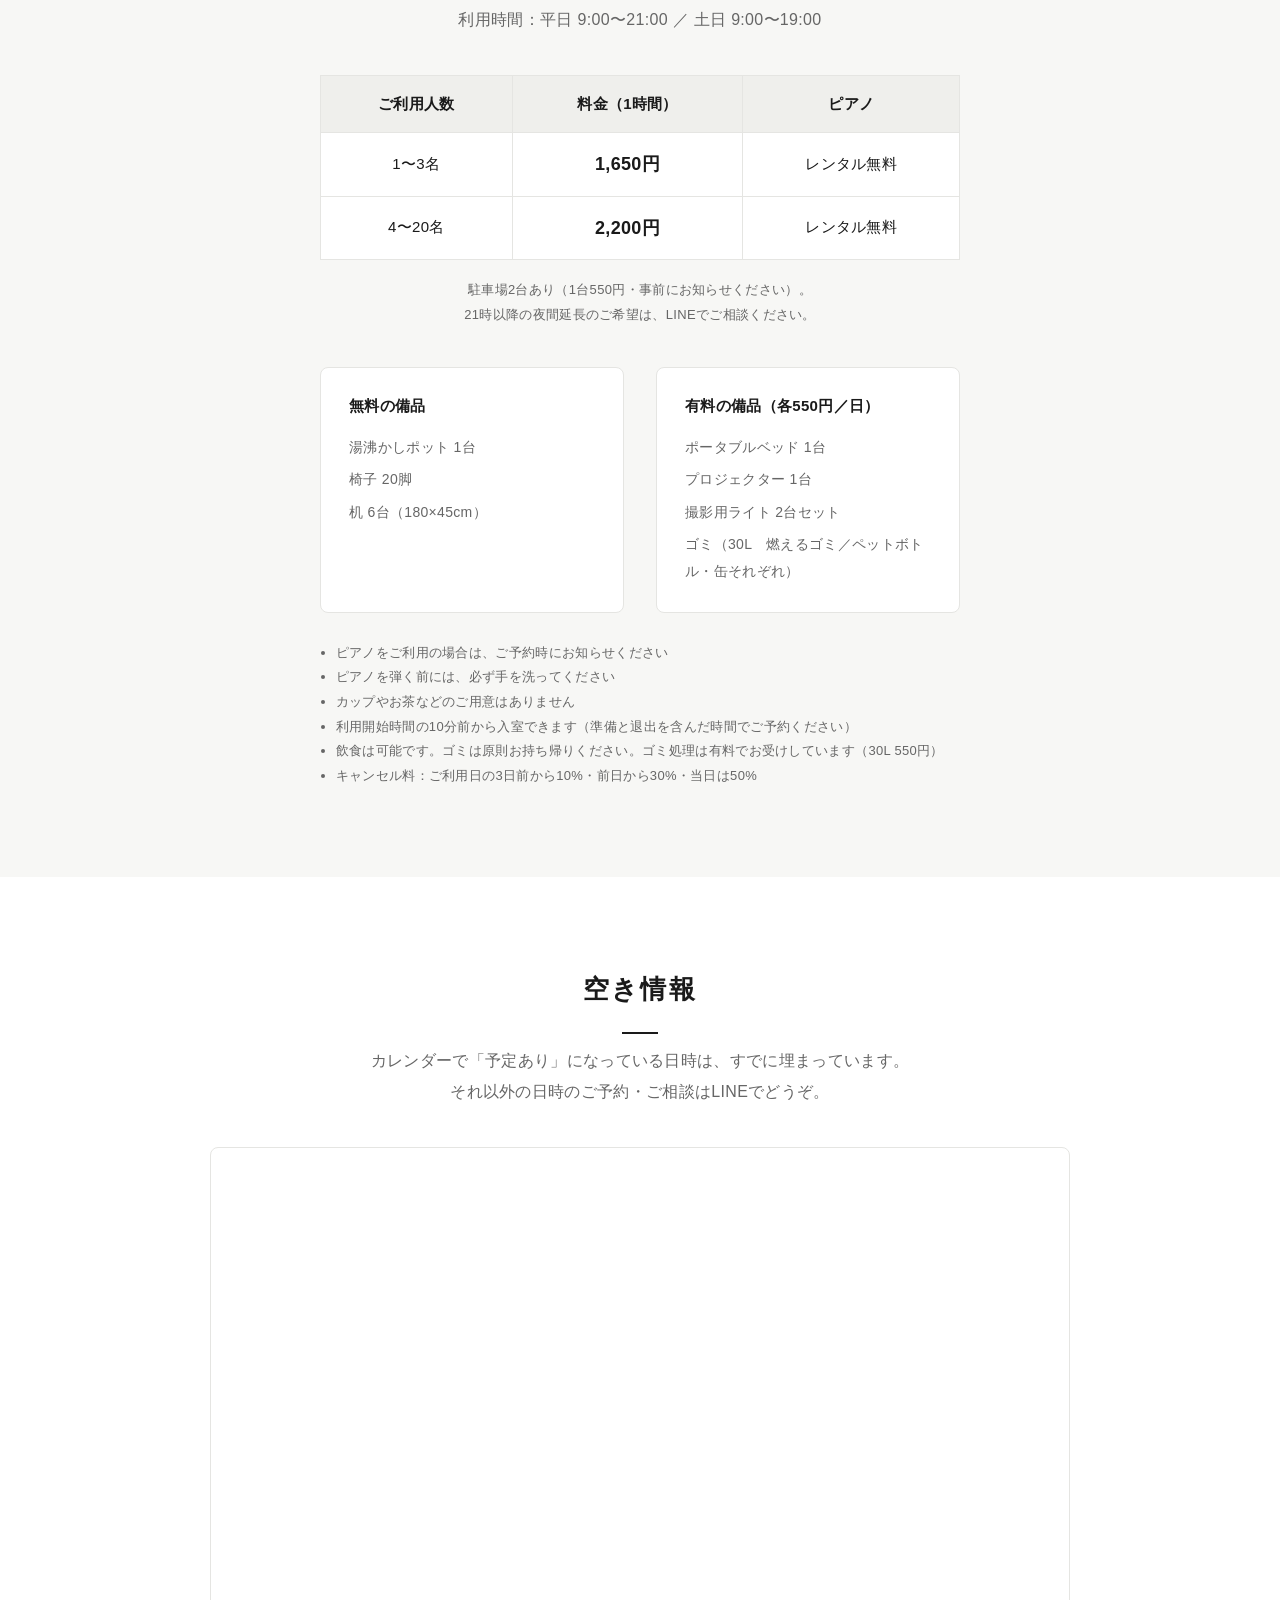
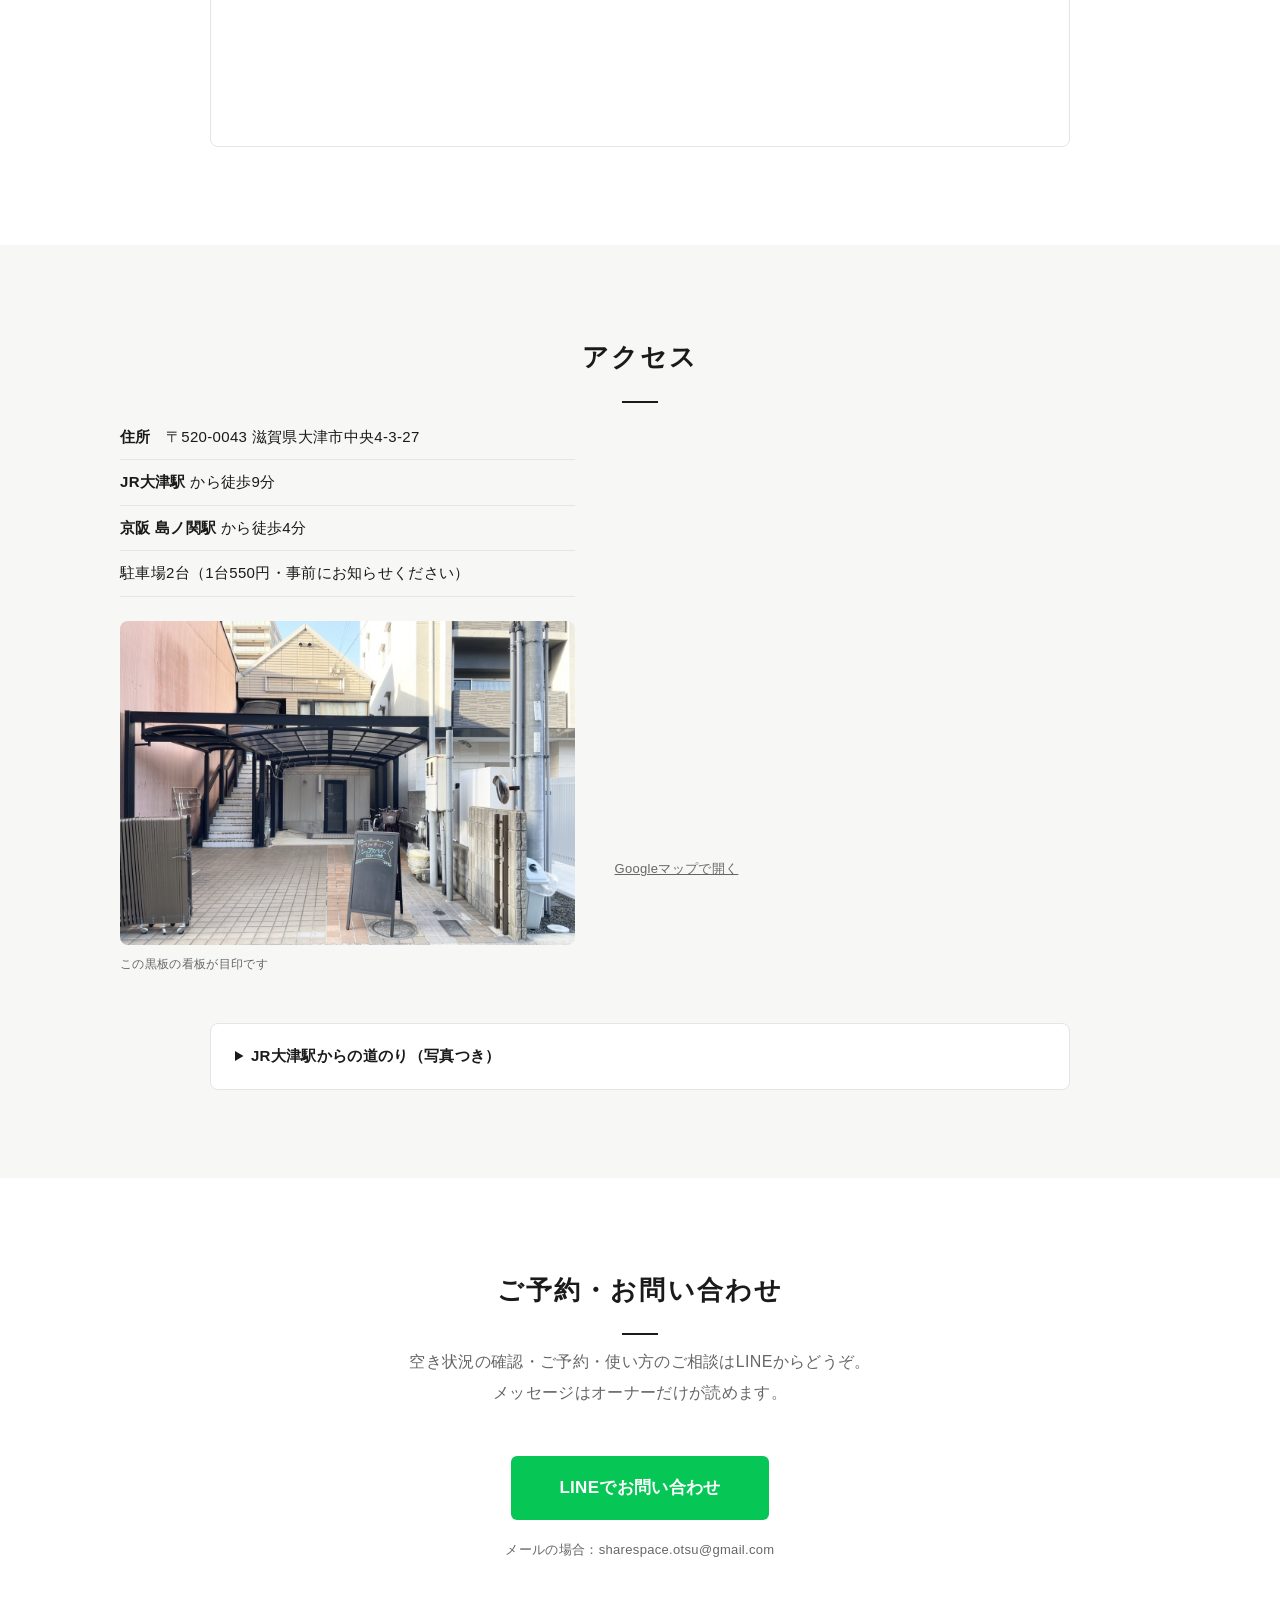
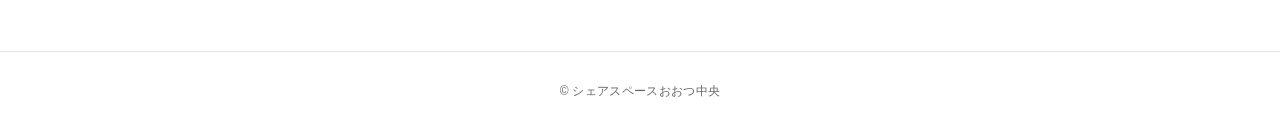
==== commit a0b51384: "表紙レイアウト調整（1行化・パネル拡張・行間の余白・CSSキャッシュ対策） Co-Authored-By: Claude Fable 5 <noreply@anthropic.com>" ====
--- a/index.html
+++ b/index.html
@@ -5,7 +5,7 @@
   <meta name="viewport" content="width=device-width, initial-scale=1.0">
   <title>シェアスペースおおつ中央｜大津駅徒歩9分・ピアノが弾けるレンタルスペース</title>
   <meta name="description" content="JR大津駅徒歩9分・京阪島ノ関駅徒歩4分。ピアノとハンモックのある70㎡のレンタルスペース。ヨガ・ピアノ練習・ミーティング・施術会に。平日21時まで。">
-  <link rel="stylesheet" href="css/style.css">
+  <link rel="stylesheet" href="css/style.css?v=20260719">
 </head>
 <body>
 
@@ -36,7 +36,8 @@
         <!-- キャッチコピー：2026-07-19本人確定（B案） -->
         <p class="hero-eyebrow">お仕事前にも、お仕事帰りにも。</p>
         <h1>あなたの「やりたい」を、<br>叶える場所。</h1>
-        <p>JR大津駅から徒歩9分。県庁近く。<br>ピアノとハンモックのある70㎡。<br>仕事帰りでも、21時まで音が出せます。</p>
+        <p>JR大津駅から徒歩9分。県庁近く。<br>ピアノとハンモックのある70㎡。</p>
+        <p class="hero-gap">仕事帰りでも、21時まで音が出せます。</p>
         <a class="btn-line" href="https://lin.ee/ooiNmAy">LINEで空き状況を聞く</a>
       </div>
     </section>
--- a/css/style.css
+++ b/css/style.css
@@ -116,7 +116,7 @@
   bottom: 8%;
   background: rgba(255, 255, 255, 0.92);
   padding: 36px 40px;
-  max-width: 480px;
+  max-width: 580px;
 }
 
 .hero-eyebrow {
@@ -127,7 +127,7 @@
 }
 
 .hero-text h1 {
-  font-size: clamp(26px, 4vw, 38px);
+  font-size: clamp(24px, 3.2vw, 34px);
   font-weight: 700;
   line-height: 1.5;
   margin-bottom: 8px;
@@ -144,6 +144,8 @@
   font-size: 15px;
   color: var(--color-text-sub);
 }
+
+.hero-gap { margin-top: 14px; }
 
 /* ---------- セクション共通 ---------- */
 .section {
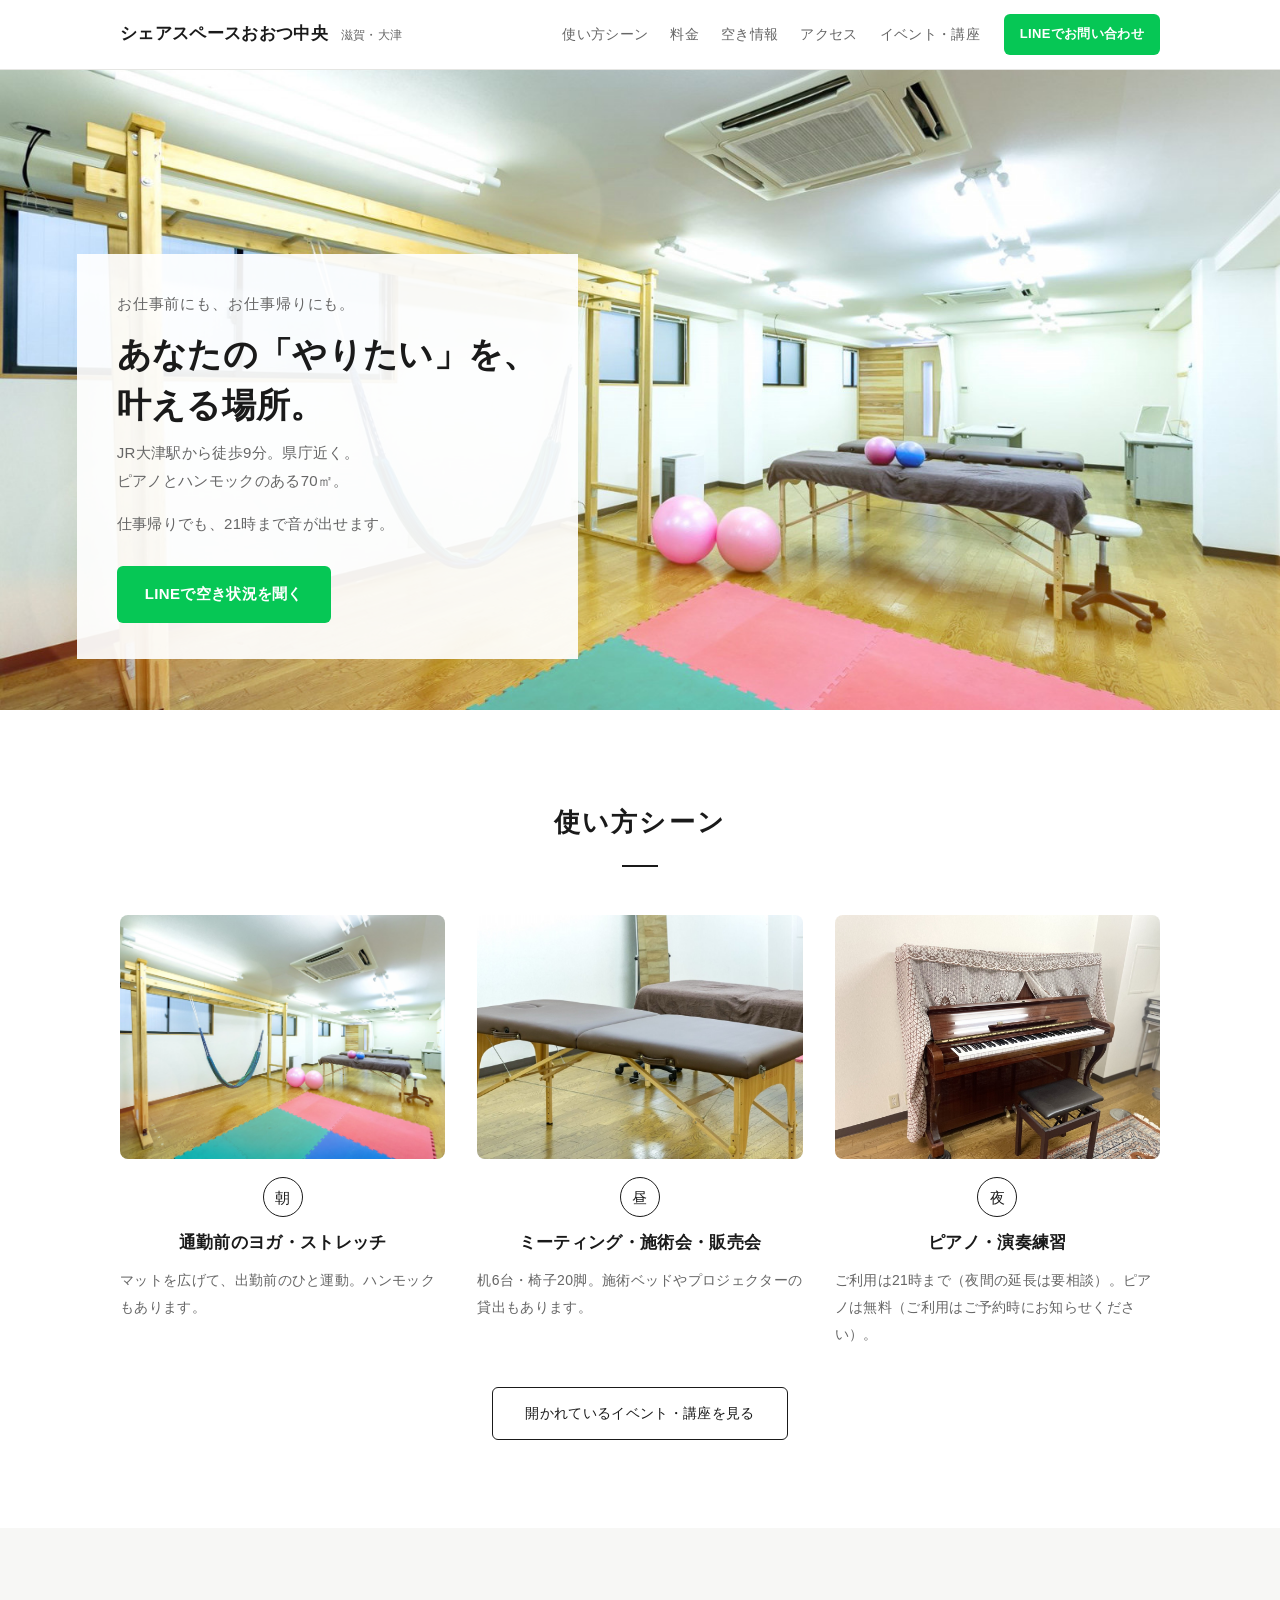
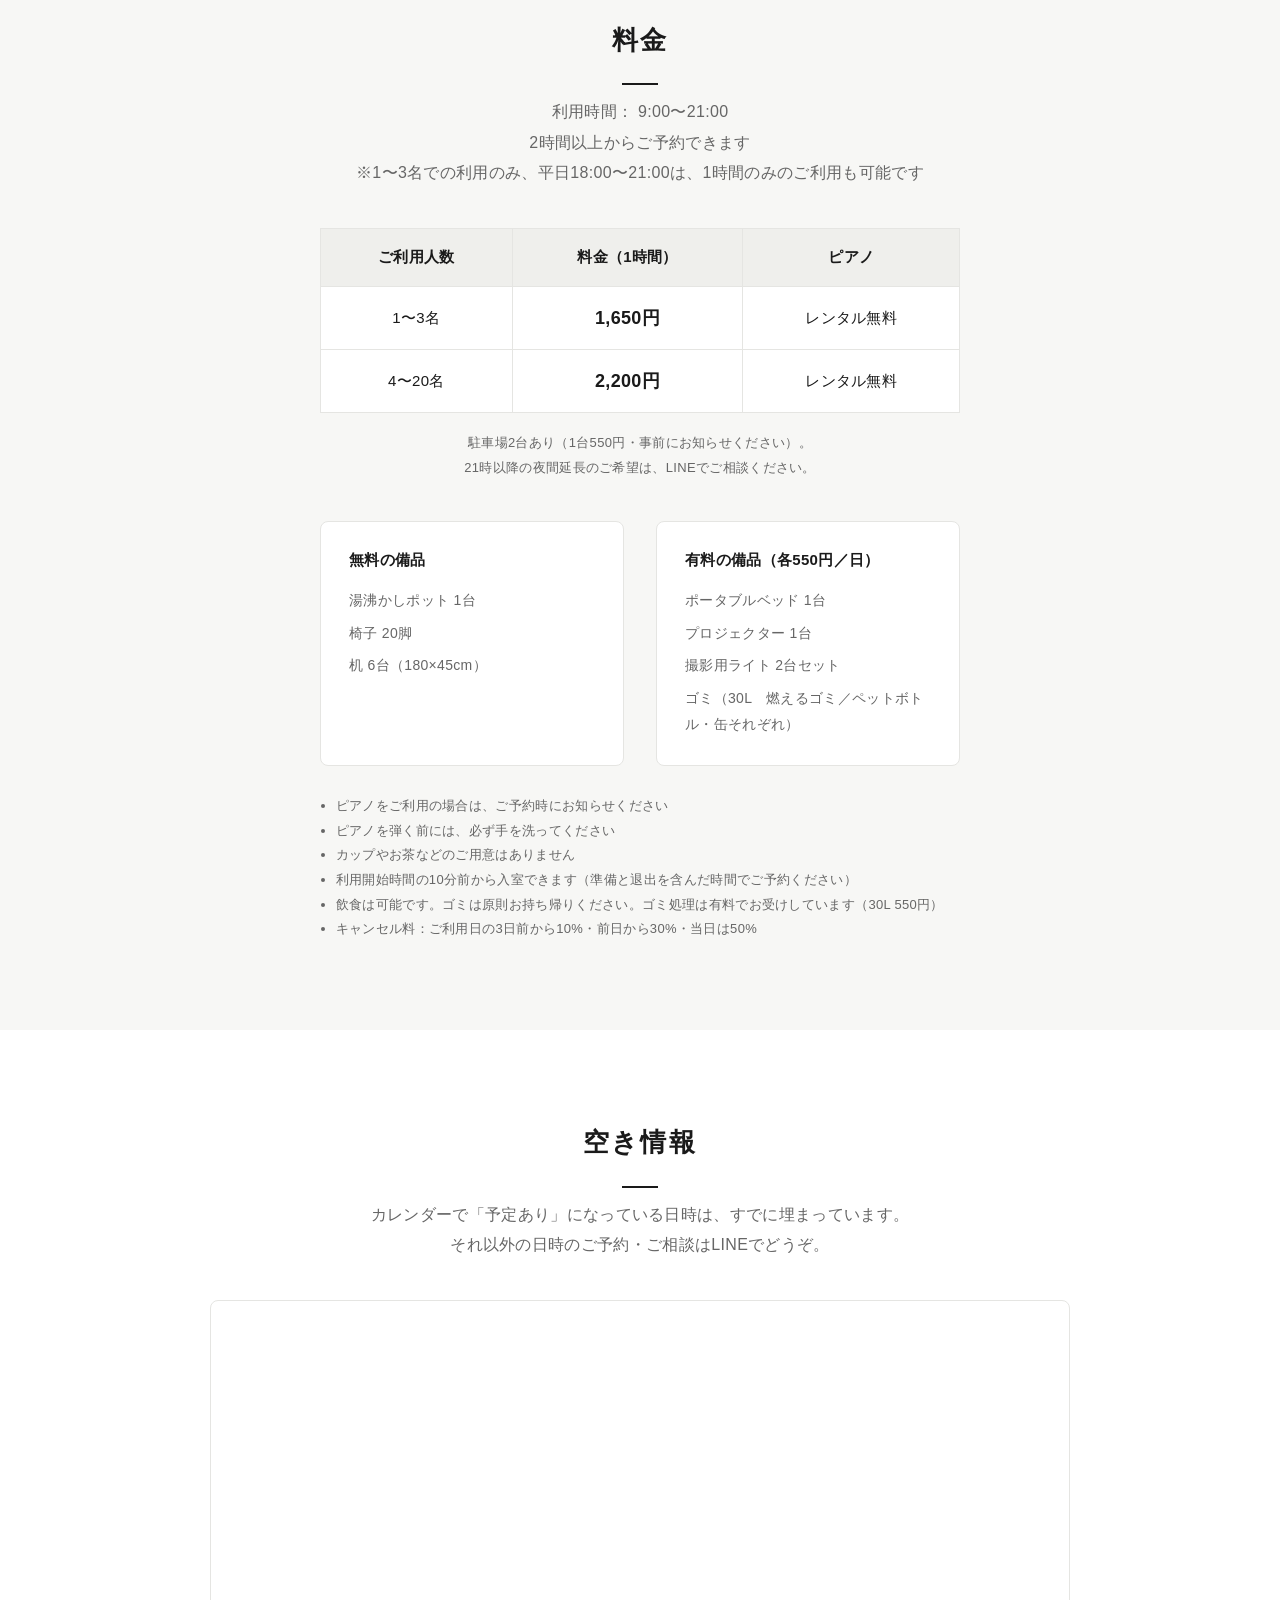
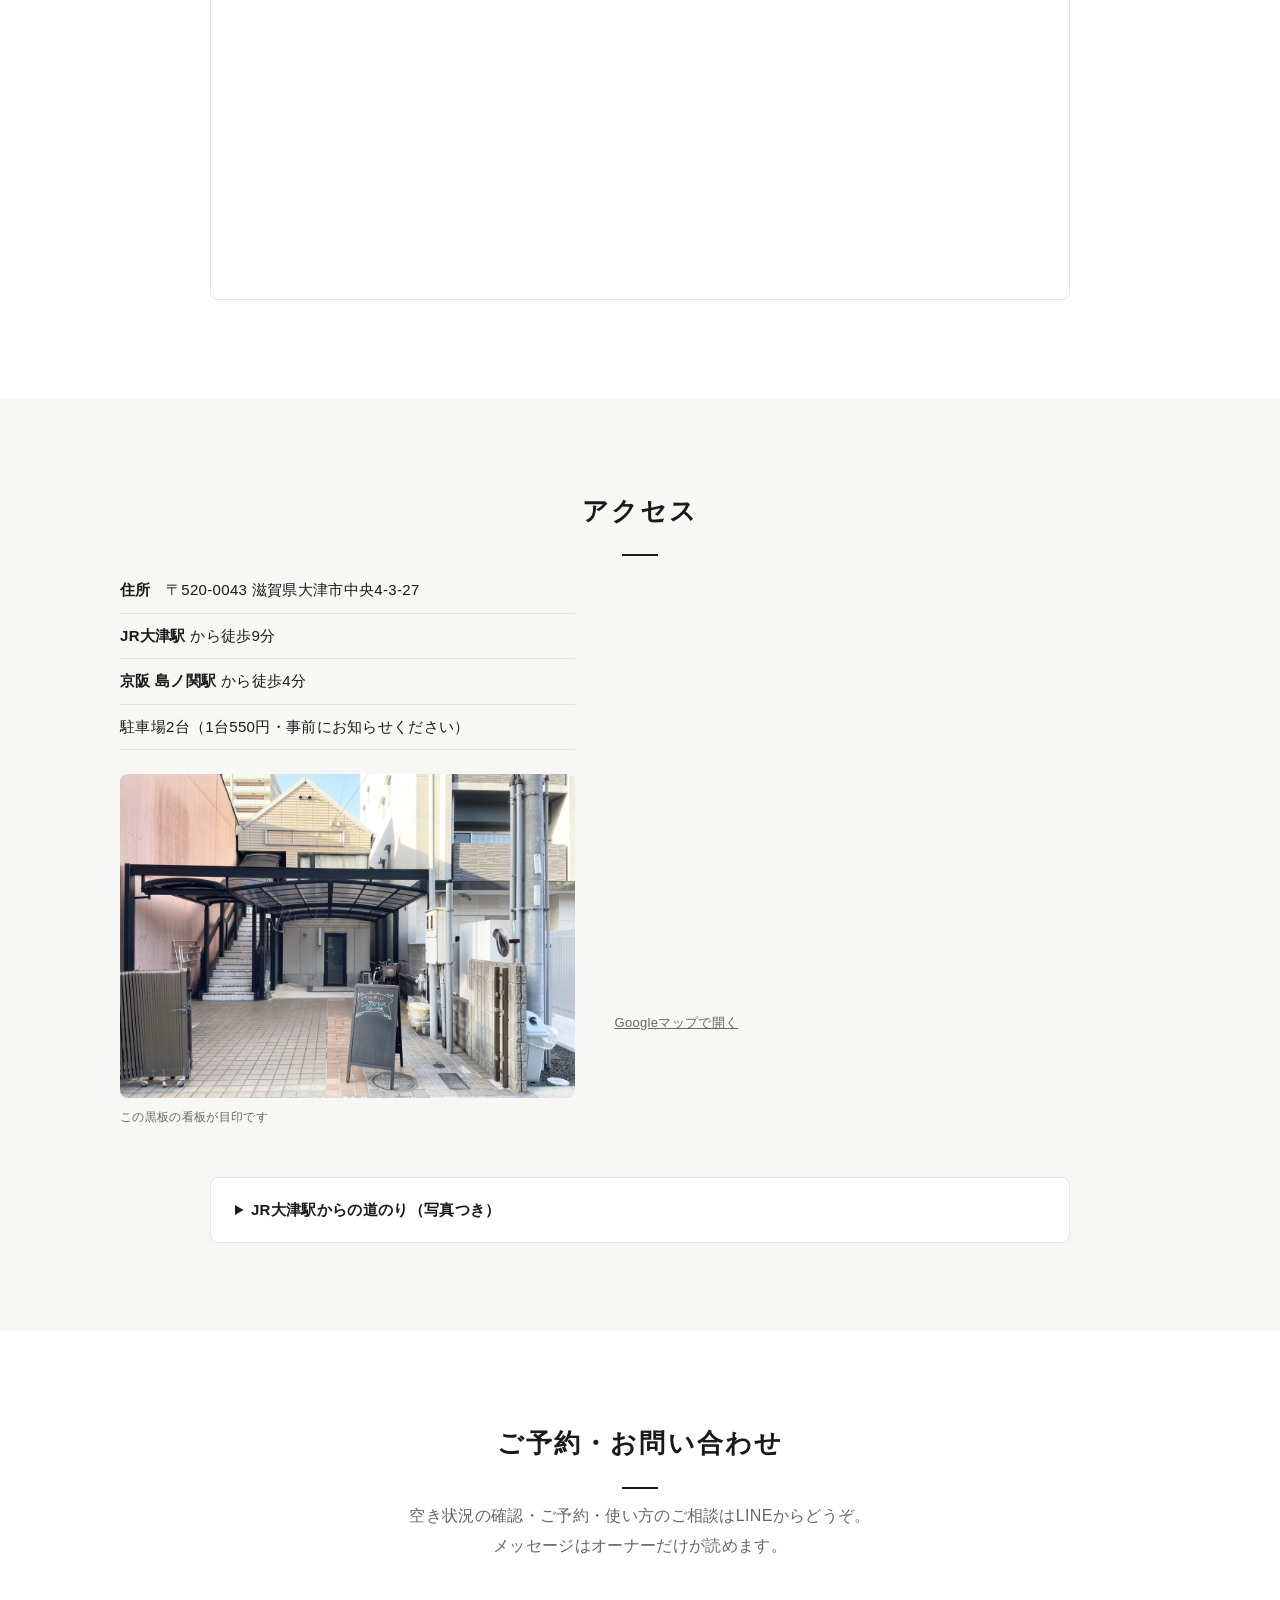
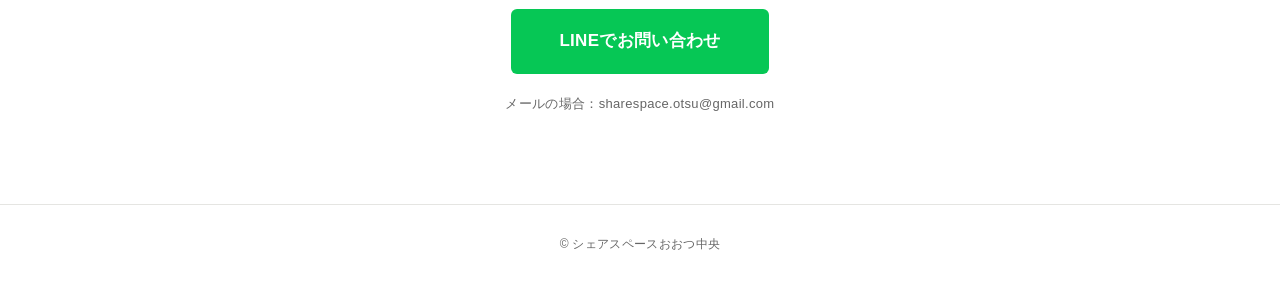
==== commit a3c6972b: "イベント・講座ページ新設・営業時間統一(毎日9-21時)・2時間ルールと例外を追加 Co-Authored-By: Claude Fable 5 <noreply@anthropic.com>" ====
--- a/index.html
+++ b/index.html
@@ -4,8 +4,8 @@
   <meta charset="UTF-8">
   <meta name="viewport" content="width=device-width, initial-scale=1.0">
   <title>シェアスペースおおつ中央｜大津駅徒歩9分・ピアノが弾けるレンタルスペース</title>
-  <meta name="description" content="JR大津駅徒歩9分・京阪島ノ関駅徒歩4分。ピアノとハンモックのある70㎡のレンタルスペース。ヨガ・ピアノ練習・ミーティング・施術会に。平日21時まで。">
-  <link rel="stylesheet" href="css/style.css?v=20260719">
+  <meta name="description" content="JR大津駅徒歩9分・京阪島ノ関駅徒歩4分。ピアノとハンモックのある70㎡のレンタルスペース。ヨガ・ピアノ練習・ミーティング・施術会に。21時まで。">
+  <link rel="stylesheet" href="css/style.css?v=20260719c">
 </head>
 <body>
 
@@ -20,6 +20,7 @@
         <a href="#price">料金</a>
         <a href="#calendar">空き情報</a>
         <a href="#access">アクセス</a>
+        <a href="events.html">イベント・講座</a>
       </nav>
       <a class="btn-line btn-line-small" href="https://lin.ee/ooiNmAy">LINEでお問い合わせ</a>
     </div>
@@ -64,16 +65,19 @@
           <div class="scene-photo"><img src="images/piano.jpg" alt="アップライトピアノ"></div>
           <div class="scene-label">夜</div>
           <h3>ピアノ・演奏練習</h3>
-          <!-- ※時間は事実（平日21時・土日19時）。夜間延長は承認制のため「要相談」表記のみ・料金は載せない -->
-          <p>平日は21時まで、土日は19時まで（夜間の延長は要相談）。ピアノは無料（ご利用はご予約時にお知らせください）。</p>
+          <!-- 営業時間は9:00〜21:00に統一（2026-07-19本人指示）。夜間延長は承認制のため「要相談」表記のみ・料金は載せない -->
+          <p>ご利用は21時まで（夜間の延長は要相談）。ピアノは無料（ご利用はご予約時にお知らせください）。</p>
         </article>
+      </div>
+      <div class="scene-more">
+        <a href="events.html">開かれているイベント・講座を見る</a>
       </div>
     </section>
 
     <!-- 料金 -->
     <section class="section section-gray" id="price">
       <h2>料金</h2>
-      <p class="section-lead">利用時間：平日 9:00〜21:00 ／ 土日 9:00〜19:00</p>
+      <p class="section-lead">利用時間： 9:00〜21:00<br>2時間以上からご予約できます<br>※1〜3名での利用のみ、平日18:00〜21:00は、1時間のみのご利用も可能です</p>
       <div class="table-wrap">
         <table class="price-table">
           <thead>
--- a/css/style.css
+++ b/css/style.css
@@ -391,6 +391,79 @@
 /* ---------- CTA ---------- */
 .cta { text-align: center; }
 
+/* ---------- イベント・講座ページ ---------- */
+.event-list {
+  display: grid;
+  gap: 32px;
+  max-width: 760px;
+  margin: 0 auto;
+}
+
+.event-card {
+  display: grid;
+  grid-template-columns: 260px 1fr;
+  gap: 28px;
+  border: 1px solid var(--color-border);
+  border-radius: 8px;
+  padding: 28px;
+  align-items: start;
+}
+
+.event-card:not(:has(.event-photo)) { grid-template-columns: 1fr; }
+
+.event-photo img { border-radius: 6px; }
+
+.event-tag {
+  font-size: 12px;
+  color: var(--color-text-sub);
+  letter-spacing: 0.06em;
+  margin-bottom: 6px;
+}
+
+.event-body h3 { font-size: 18px; margin-bottom: 10px; }
+
+.event-body p { font-size: 14px; color: var(--color-text-sub); }
+
+.event-note {
+  margin-top: 10px;
+  font-size: 13px;
+  color: var(--color-text);
+}
+
+.event-photo-sub { max-width: 320px; margin-top: 14px; }
+
+.event-motto {
+  text-align: center;
+  margin-top: 48px;
+  font-size: 14px;
+  color: var(--color-text-sub);
+  letter-spacing: 0.08em;
+  line-height: 2.2;
+}
+
+.event-photo-sub img { border-radius: 6px; }
+
+.scene-more {
+  text-align: center;
+  margin-top: 40px;
+}
+
+.scene-more a {
+  display: inline-block;
+  border: 1px solid var(--color-text);
+  border-radius: 6px;
+  padding: 12px 32px;
+  font-size: 14px;
+  text-decoration: none;
+  transition: background 0.2s, color 0.2s;
+}
+
+.scene-more a:hover { background: var(--color-text); color: #fff; }
+
+@media (max-width: 760px) {
+  .event-card { grid-template-columns: 1fr; padding: 22px; }
+}
+
 /* ---------- お支払いページ ---------- */
 .pay-grid {
   display: grid;
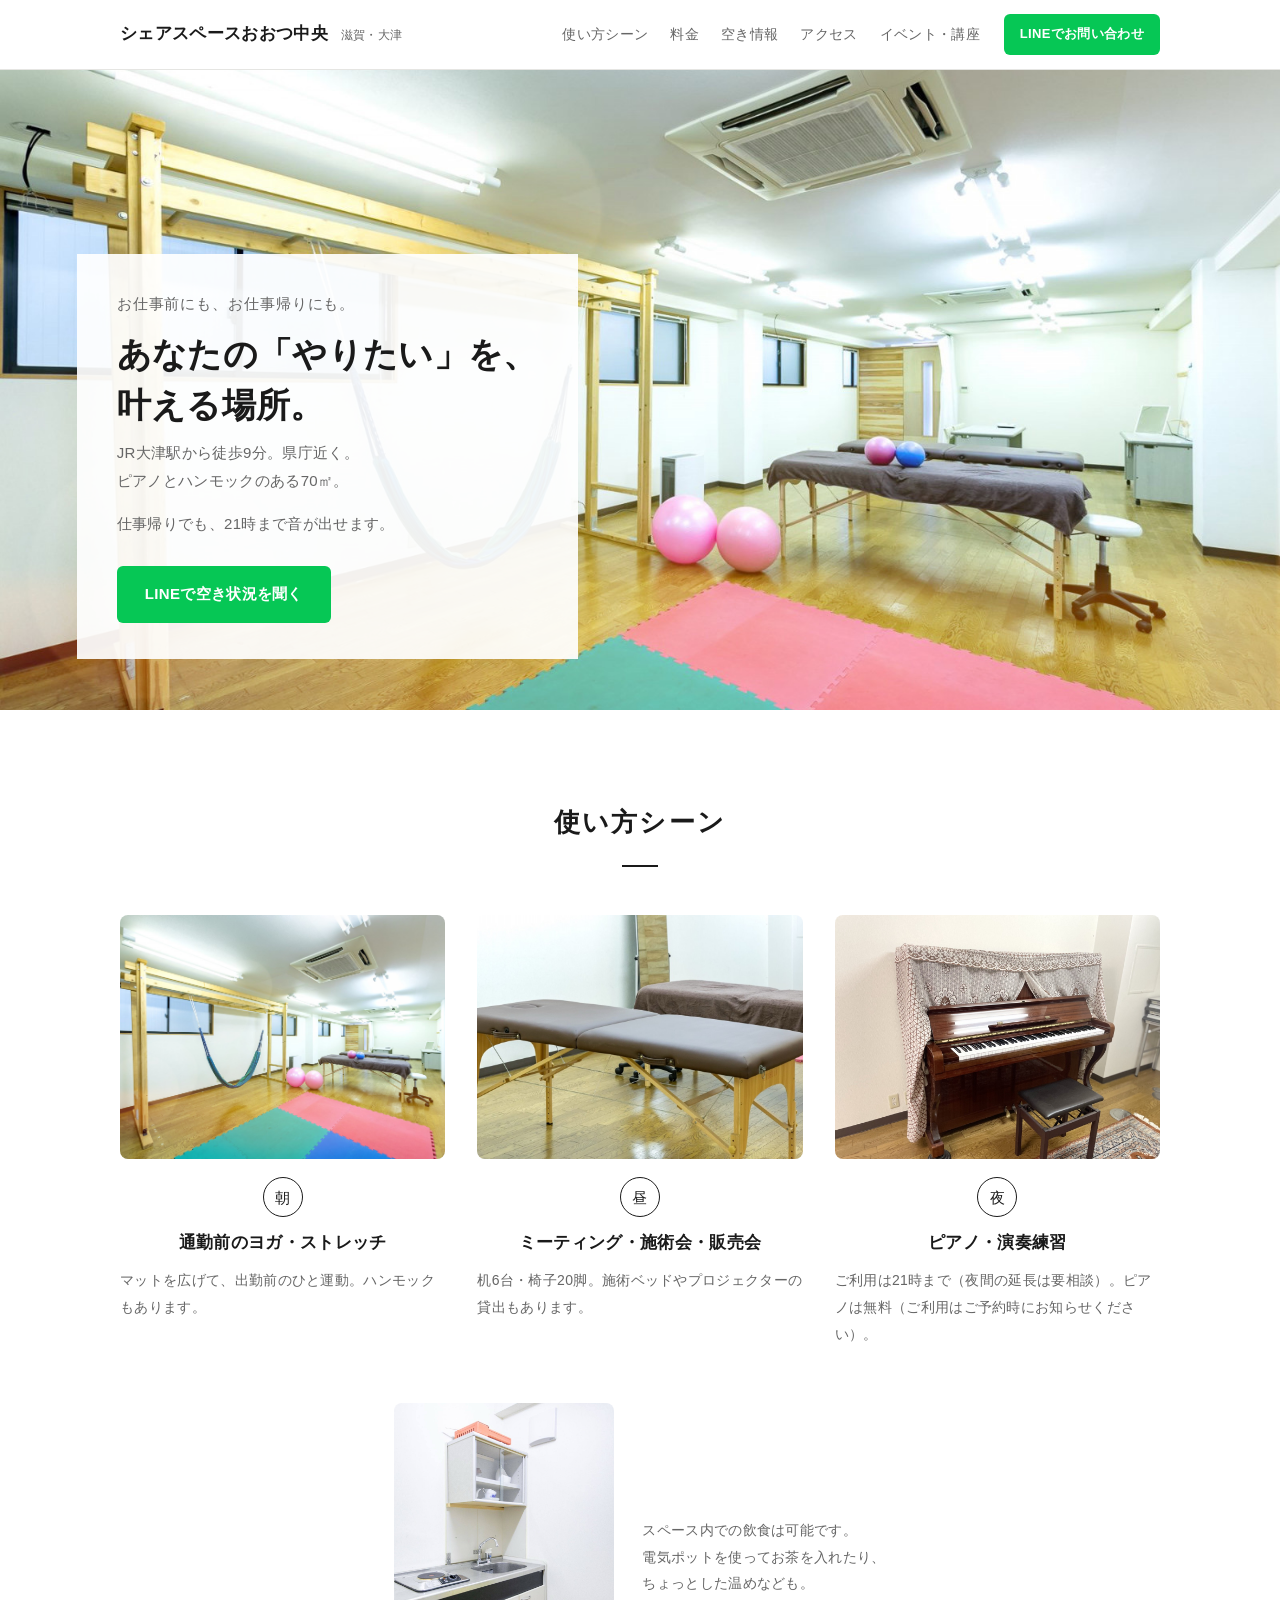
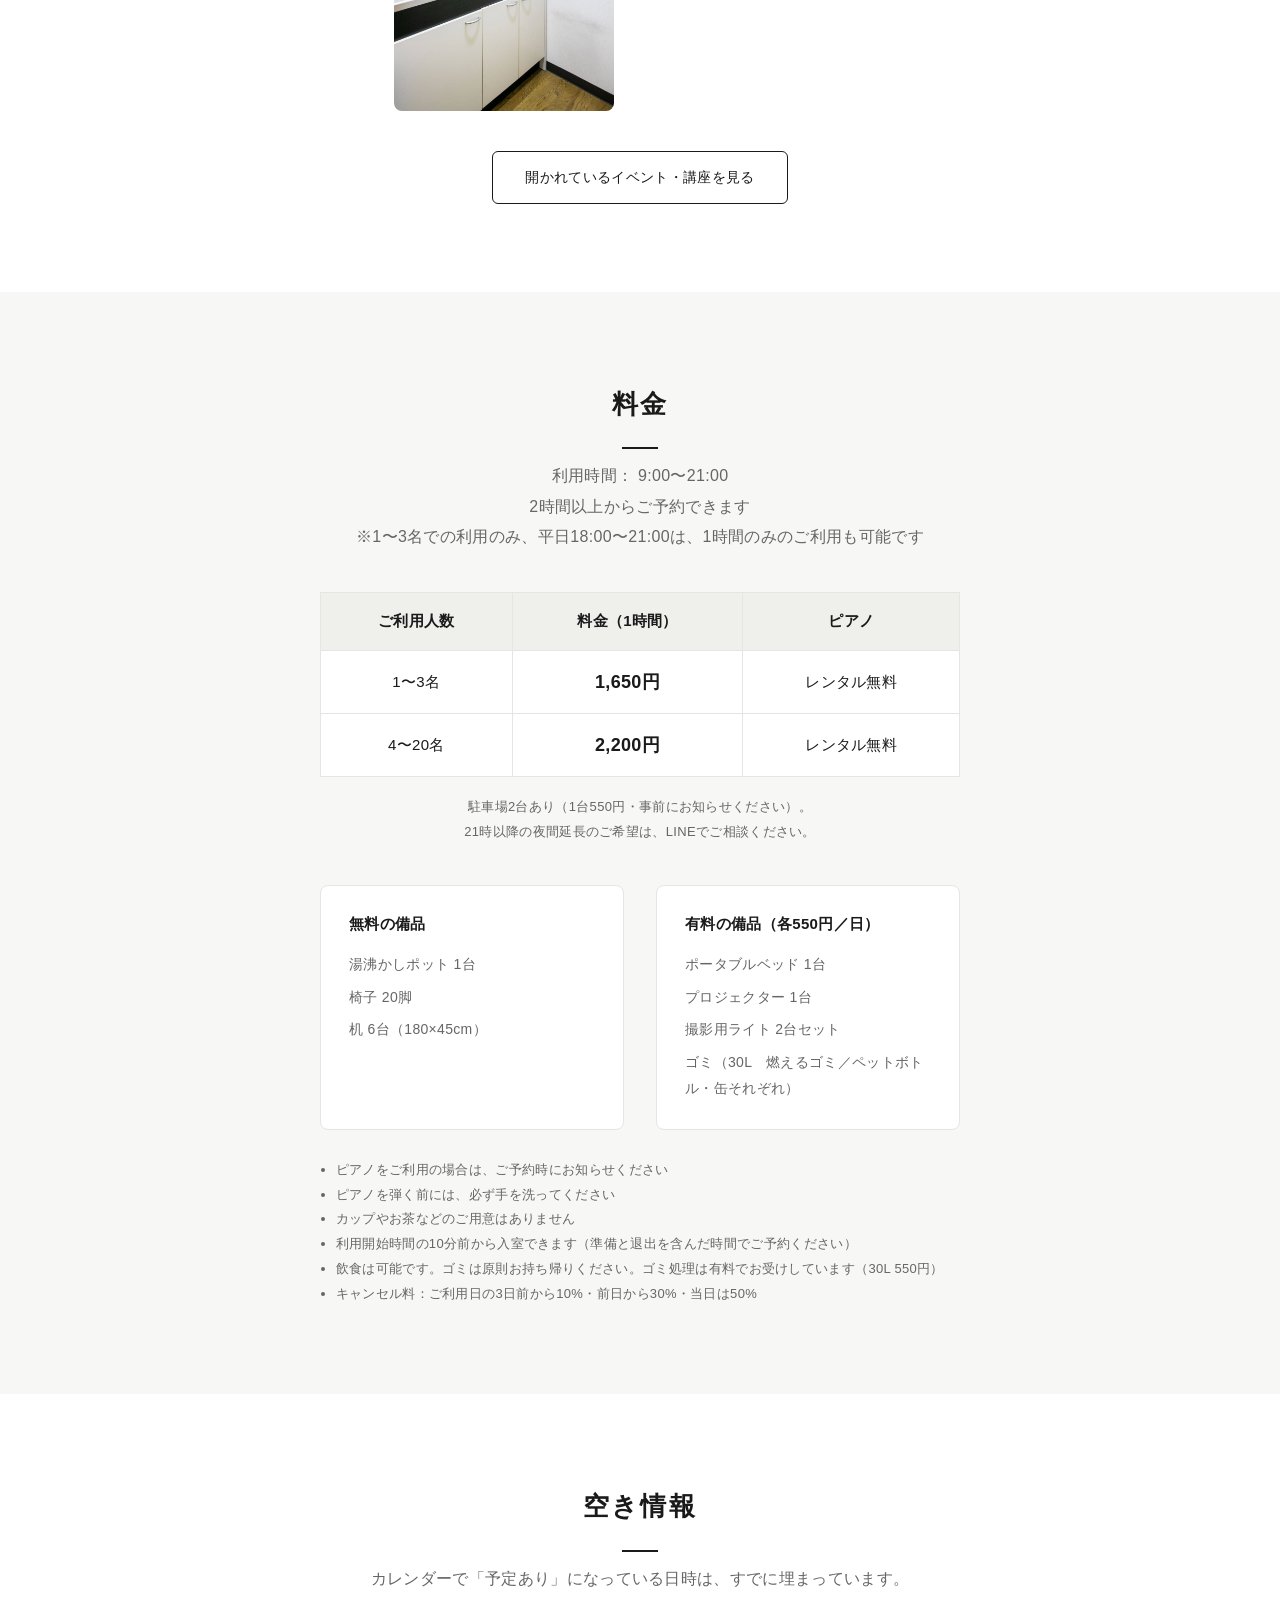
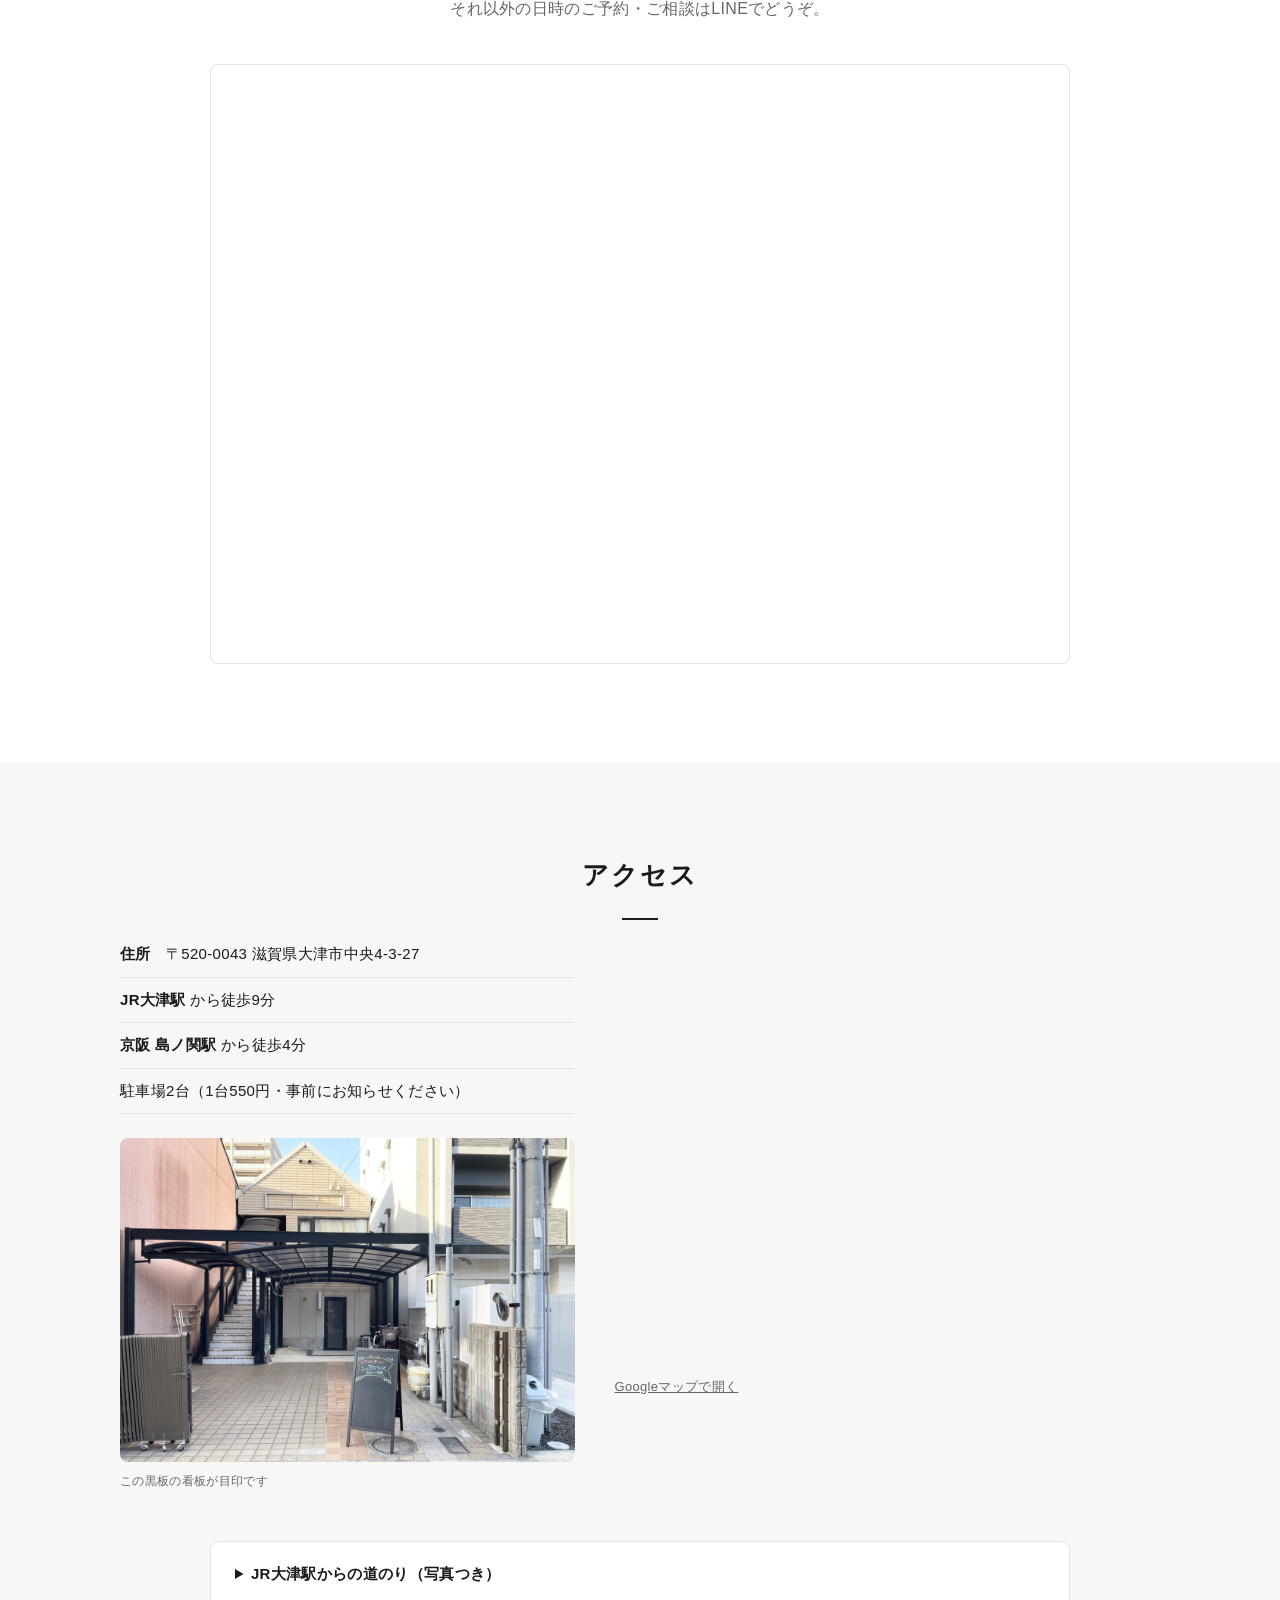
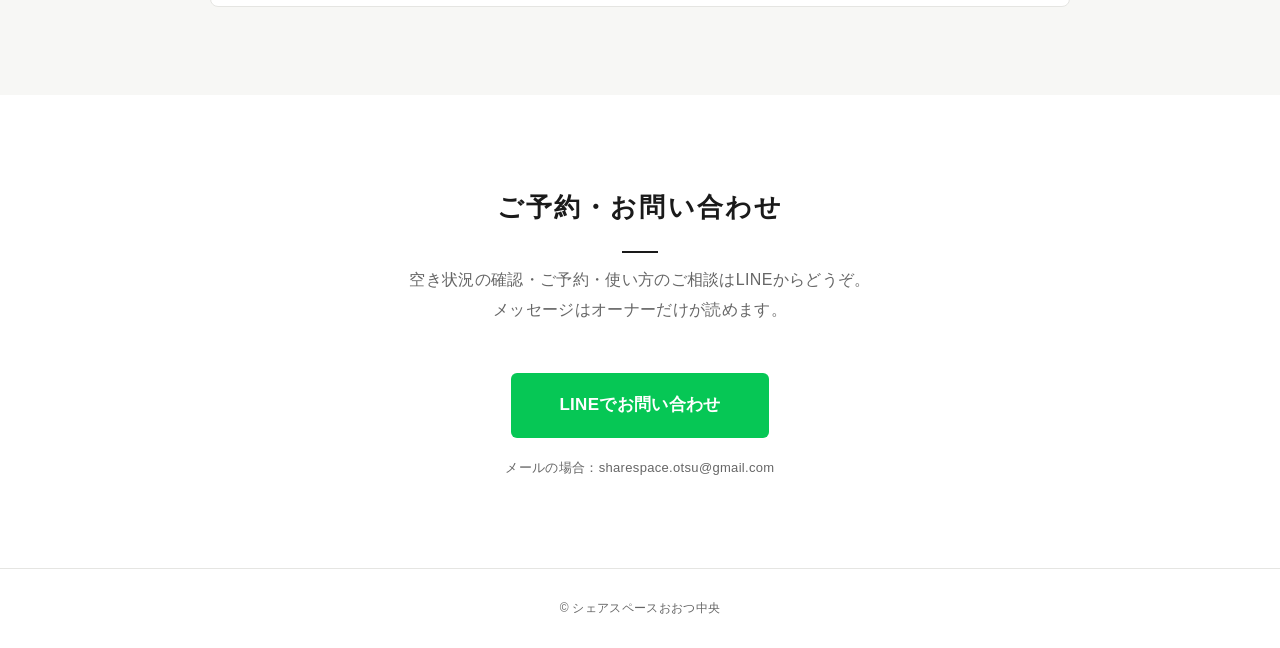
==== commit 48b11415: "支払い設計を金額入力式に変更・振込先明記・キッチン紹介・ナビ修理 Co-Authored-By: Claude Fable 5 <noreply@anthropic.com>" ====
--- a/index.html
+++ b/index.html
@@ -5,7 +5,7 @@
   <meta name="viewport" content="width=device-width, initial-scale=1.0">
   <title>シェアスペースおおつ中央｜大津駅徒歩9分・ピアノが弾けるレンタルスペース</title>
   <meta name="description" content="JR大津駅徒歩9分・京阪島ノ関駅徒歩4分。ピアノとハンモックのある70㎡のレンタルスペース。ヨガ・ピアノ練習・ミーティング・施術会に。21時まで。">
-  <link rel="stylesheet" href="css/style.css?v=20260719c">
+  <link rel="stylesheet" href="css/style.css?v=20260719d">
 </head>
 <body>
 
@@ -68,6 +68,10 @@
           <!-- 営業時間は9:00〜21:00に統一（2026-07-19本人指示）。夜間延長は承認制のため「要相談」表記のみ・料金は載せない -->
           <p>ご利用は21時まで（夜間の延長は要相談）。ピアノは無料（ご利用はご予約時にお知らせください）。</p>
         </article>
+      </div>
+      <div class="scene-kitchen">
+        <img src="images/kitchen.jpg" alt="ミニキッチン（電気ポット・シンク）">
+        <p>スペース内での飲食は可能です。<br>電気ポットを使ってお茶を入れたり、<br>ちょっとした温めなども。</p>
       </div>
       <div class="scene-more">
         <a href="events.html">開かれているイベント・講座を見る</a>
--- a/css/style.css
+++ b/css/style.css
@@ -443,6 +443,29 @@
 
 .event-photo-sub img { border-radius: 6px; }
 
+.scene-kitchen {
+  display: flex;
+  align-items: center;
+  justify-content: center;
+  gap: 28px;
+  margin-top: 56px;
+}
+
+.scene-kitchen img {
+  width: 220px;
+  border-radius: 8px;
+}
+
+.scene-kitchen p {
+  font-size: 14px;
+  color: var(--color-text-sub);
+}
+
+@media (max-width: 760px) {
+  .scene-kitchen { flex-direction: column; text-align: center; }
+  .scene-kitchen img { width: 70%; max-width: 280px; }
+}
+
 .scene-more {
   text-align: center;
   margin-top: 40px;
@@ -484,6 +507,37 @@
 
 .pay-card p { font-size: 13px; color: var(--color-text-sub); }
 
+.pay-card-link {
+  display: block;
+  text-decoration: none;
+  transition: border-color 0.2s;
+}
+
+.pay-card-link:hover { border-color: var(--color-text); }
+
+.bank-box { max-width: 480px; margin: 0 auto; }
+
+.bank-table {
+  width: 100%;
+  border-collapse: collapse;
+  background: var(--color-bg);
+}
+
+.bank-table th,
+.bank-table td {
+  border: 1px solid var(--color-border);
+  padding: 12px 18px;
+  font-size: 15px;
+  text-align: left;
+}
+
+.bank-table th {
+  background: #efefec;
+  width: 34%;
+  font-weight: 700;
+  white-space: nowrap;
+}
+
 .pay-links {
   display: grid;
   gap: 14px;
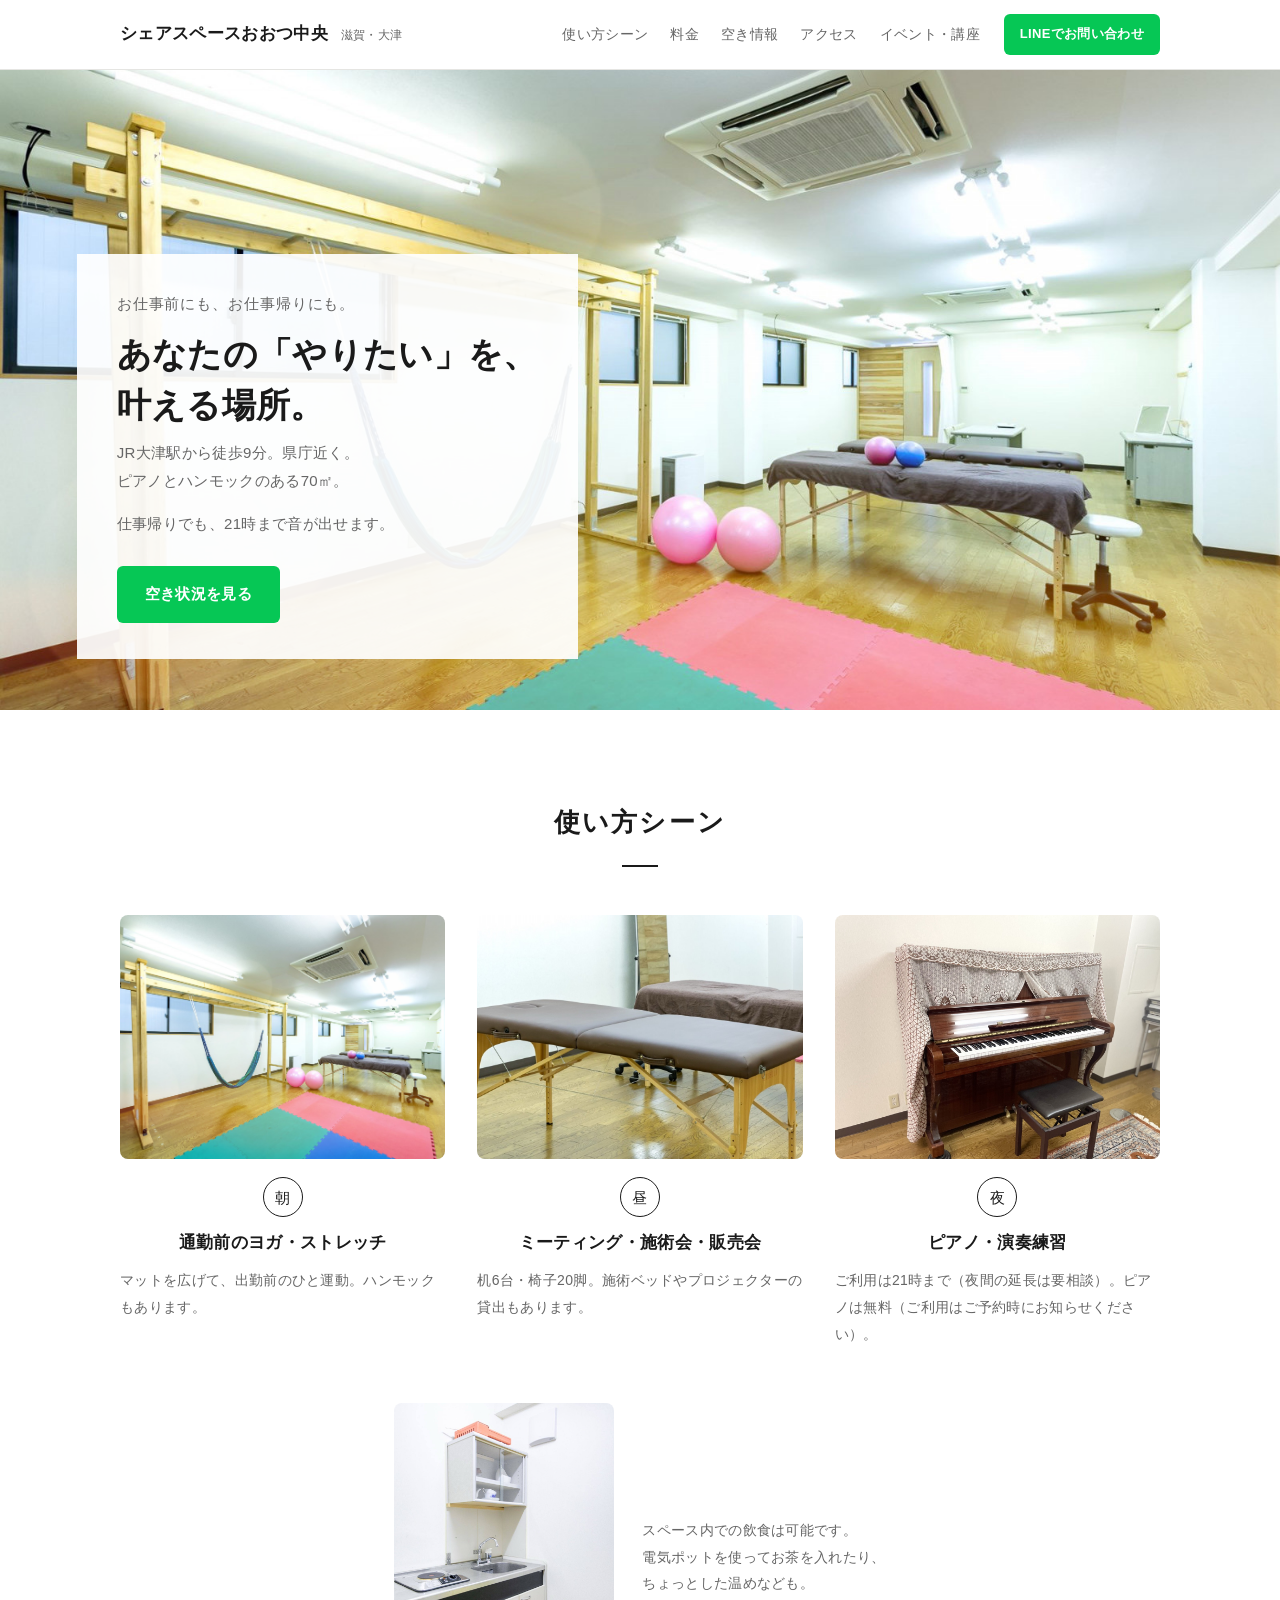
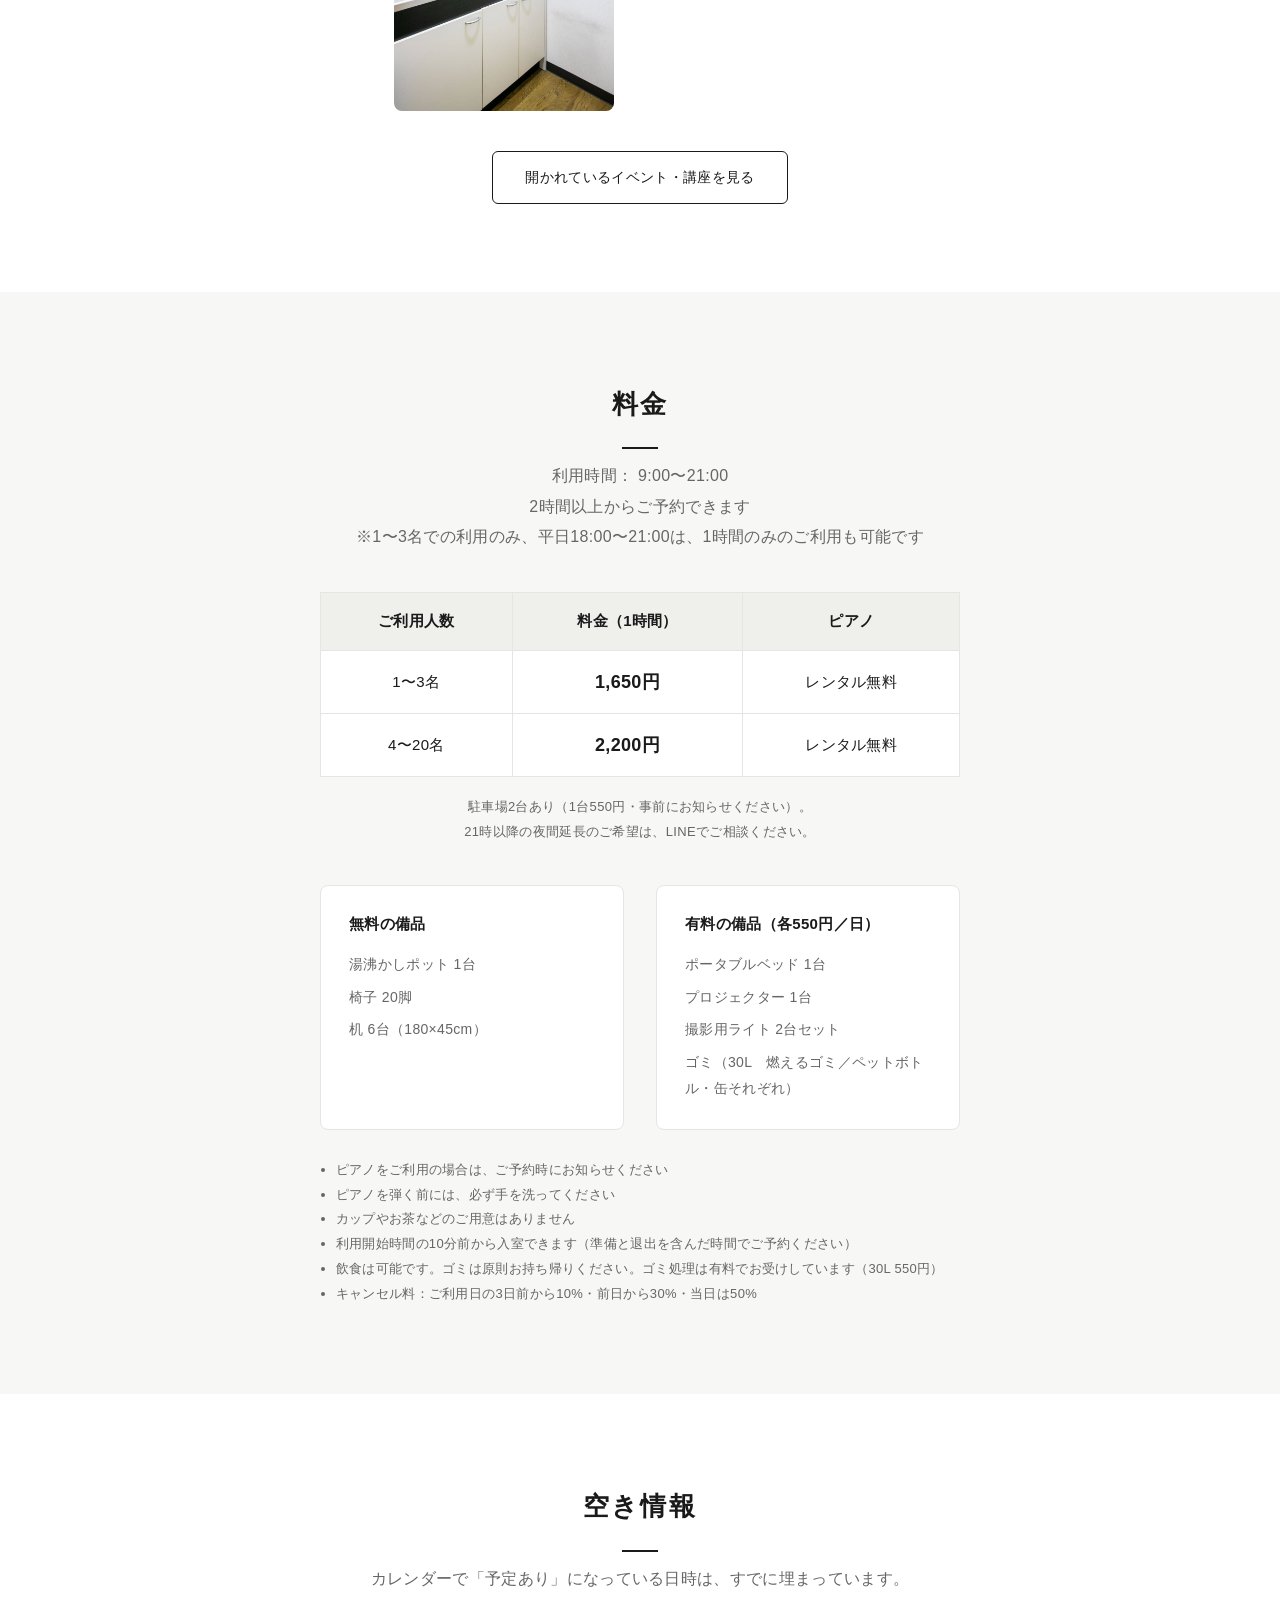
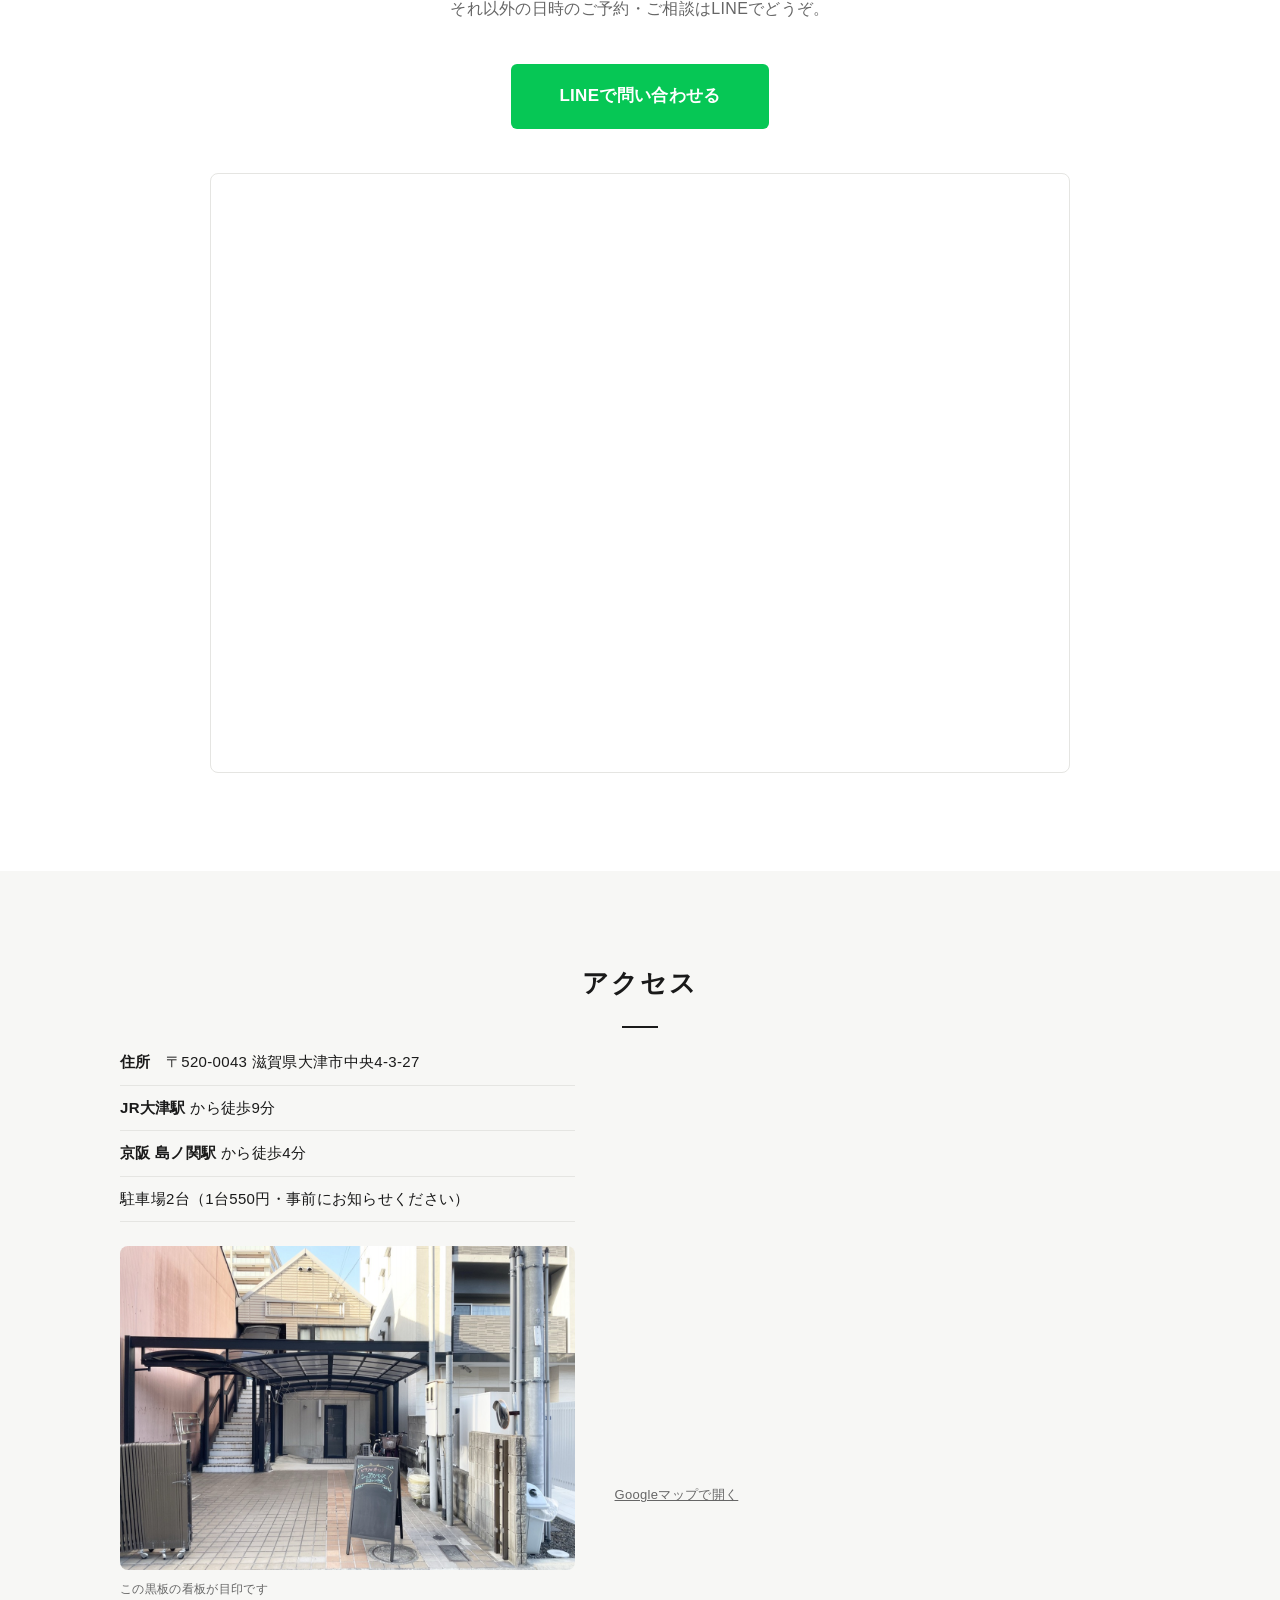
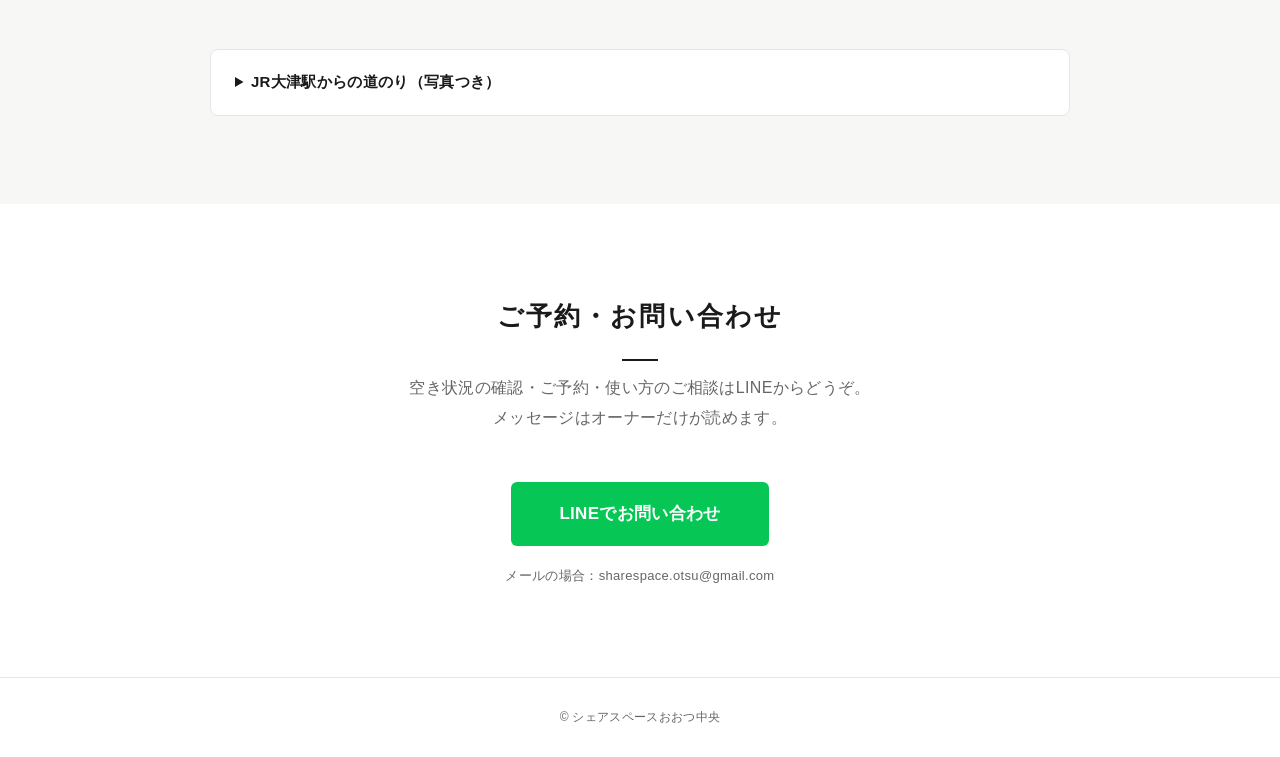
==== commit 15d962b1: "導線変更：表紙ボタンをカレンダーへ・空き情報にLINEボタン設置 Co-Authored-By: Claude Fable 5 <noreply@anthropic.com>" ====
--- a/index.html
+++ b/index.html
@@ -5,7 +5,7 @@
   <meta name="viewport" content="width=device-width, initial-scale=1.0">
   <title>シェアスペースおおつ中央｜大津駅徒歩9分・ピアノが弾けるレンタルスペース</title>
   <meta name="description" content="JR大津駅徒歩9分・京阪島ノ関駅徒歩4分。ピアノとハンモックのある70㎡のレンタルスペース。ヨガ・ピアノ練習・ミーティング・施術会に。21時まで。">
-  <link rel="stylesheet" href="css/style.css?v=20260719d">
+  <link rel="stylesheet" href="css/style.css?v=20260719f">
 </head>
 <body>
 
@@ -39,7 +39,7 @@
         <h1>あなたの「やりたい」を、<br>叶える場所。</h1>
         <p>JR大津駅から徒歩9分。県庁近く。<br>ピアノとハンモックのある70㎡。</p>
         <p class="hero-gap">仕事帰りでも、21時まで音が出せます。</p>
-        <a class="btn-line" href="https://lin.ee/ooiNmAy">LINEで空き状況を聞く</a>
+        <a class="btn-line" href="#calendar">空き状況を見る</a>
       </div>
     </section>
 
@@ -128,6 +128,9 @@
     <section class="section" id="calendar">
       <h2>空き情報</h2>
       <p class="section-lead">カレンダーで「予定あり」になっている日時は、すでに埋まっています。<br>それ以外の日時のご予約・ご相談はLINEでどうぞ。</p>
+      <div class="calendar-cta">
+        <a class="btn-line btn-line-large" href="https://lin.ee/ooiNmAy">LINEで問い合わせる</a>
+      </div>
       <div class="calendar-wrap">
         <iframe src="https://calendar.google.com/calendar/embed?src=7jspsnssed86r68svoffqrque8%40group.calendar.google.com&ctz=Asia%2FTokyo" title="空き情報カレンダー" loading="lazy"></iframe>
       </div>
--- a/css/style.css
+++ b/css/style.css
@@ -318,6 +318,11 @@
   border-radius: 8px;
 }
 
+.calendar-cta {
+  text-align: center;
+  margin: -8px 0 44px;
+}
+
 /* ---------- アクセス ---------- */
 .access-grid {
   display: grid;
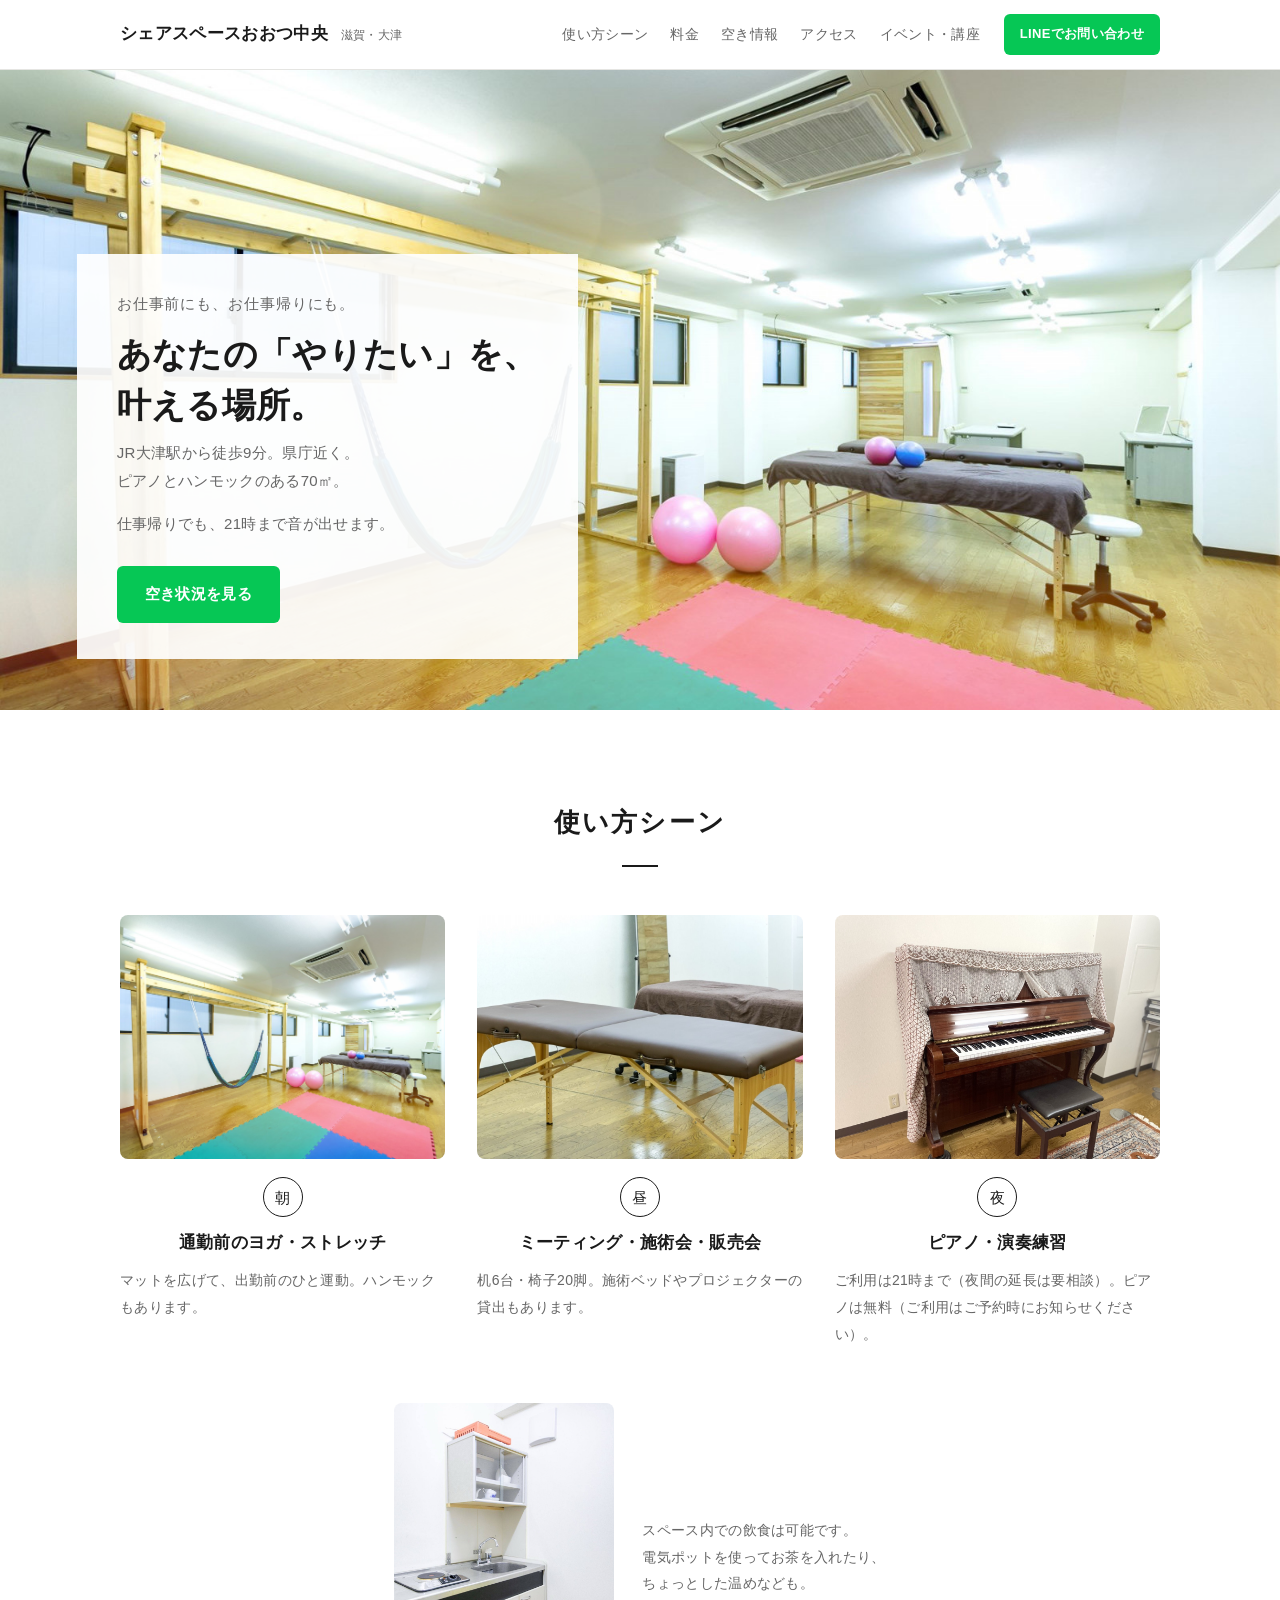
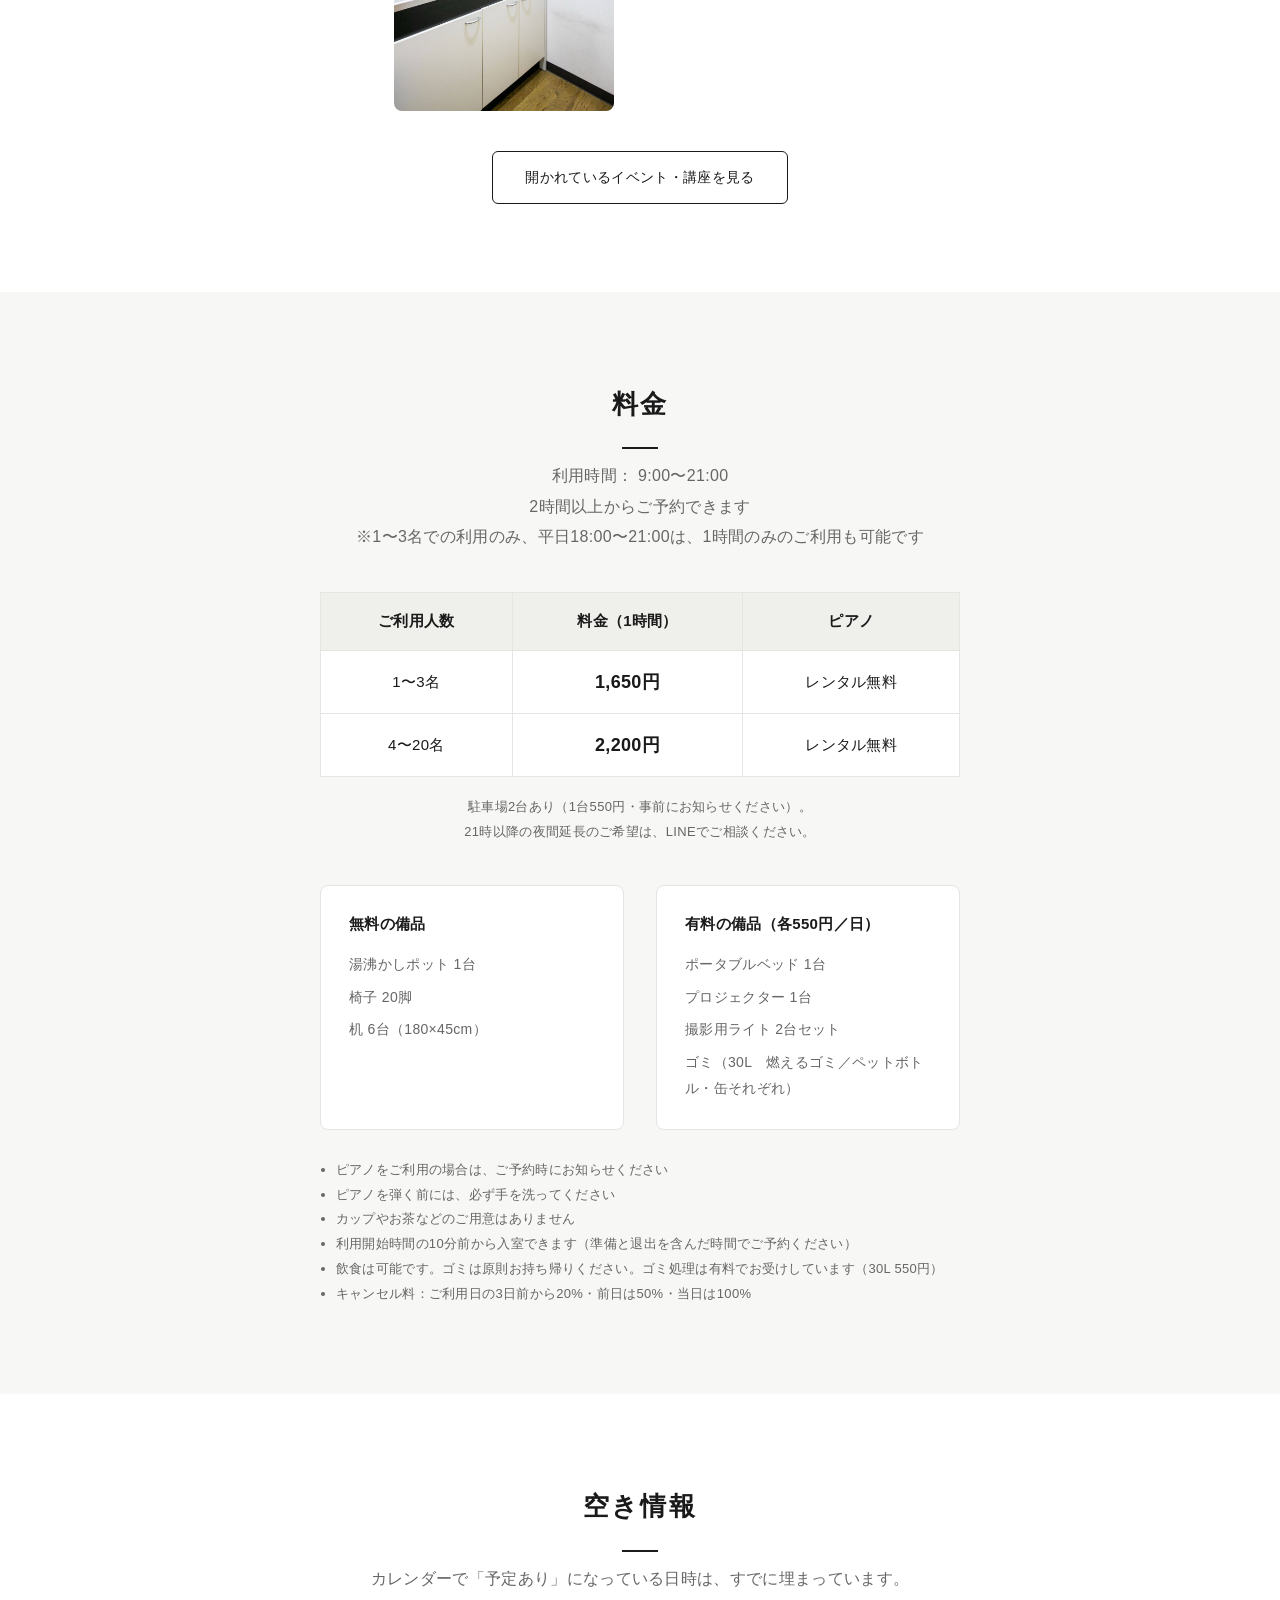
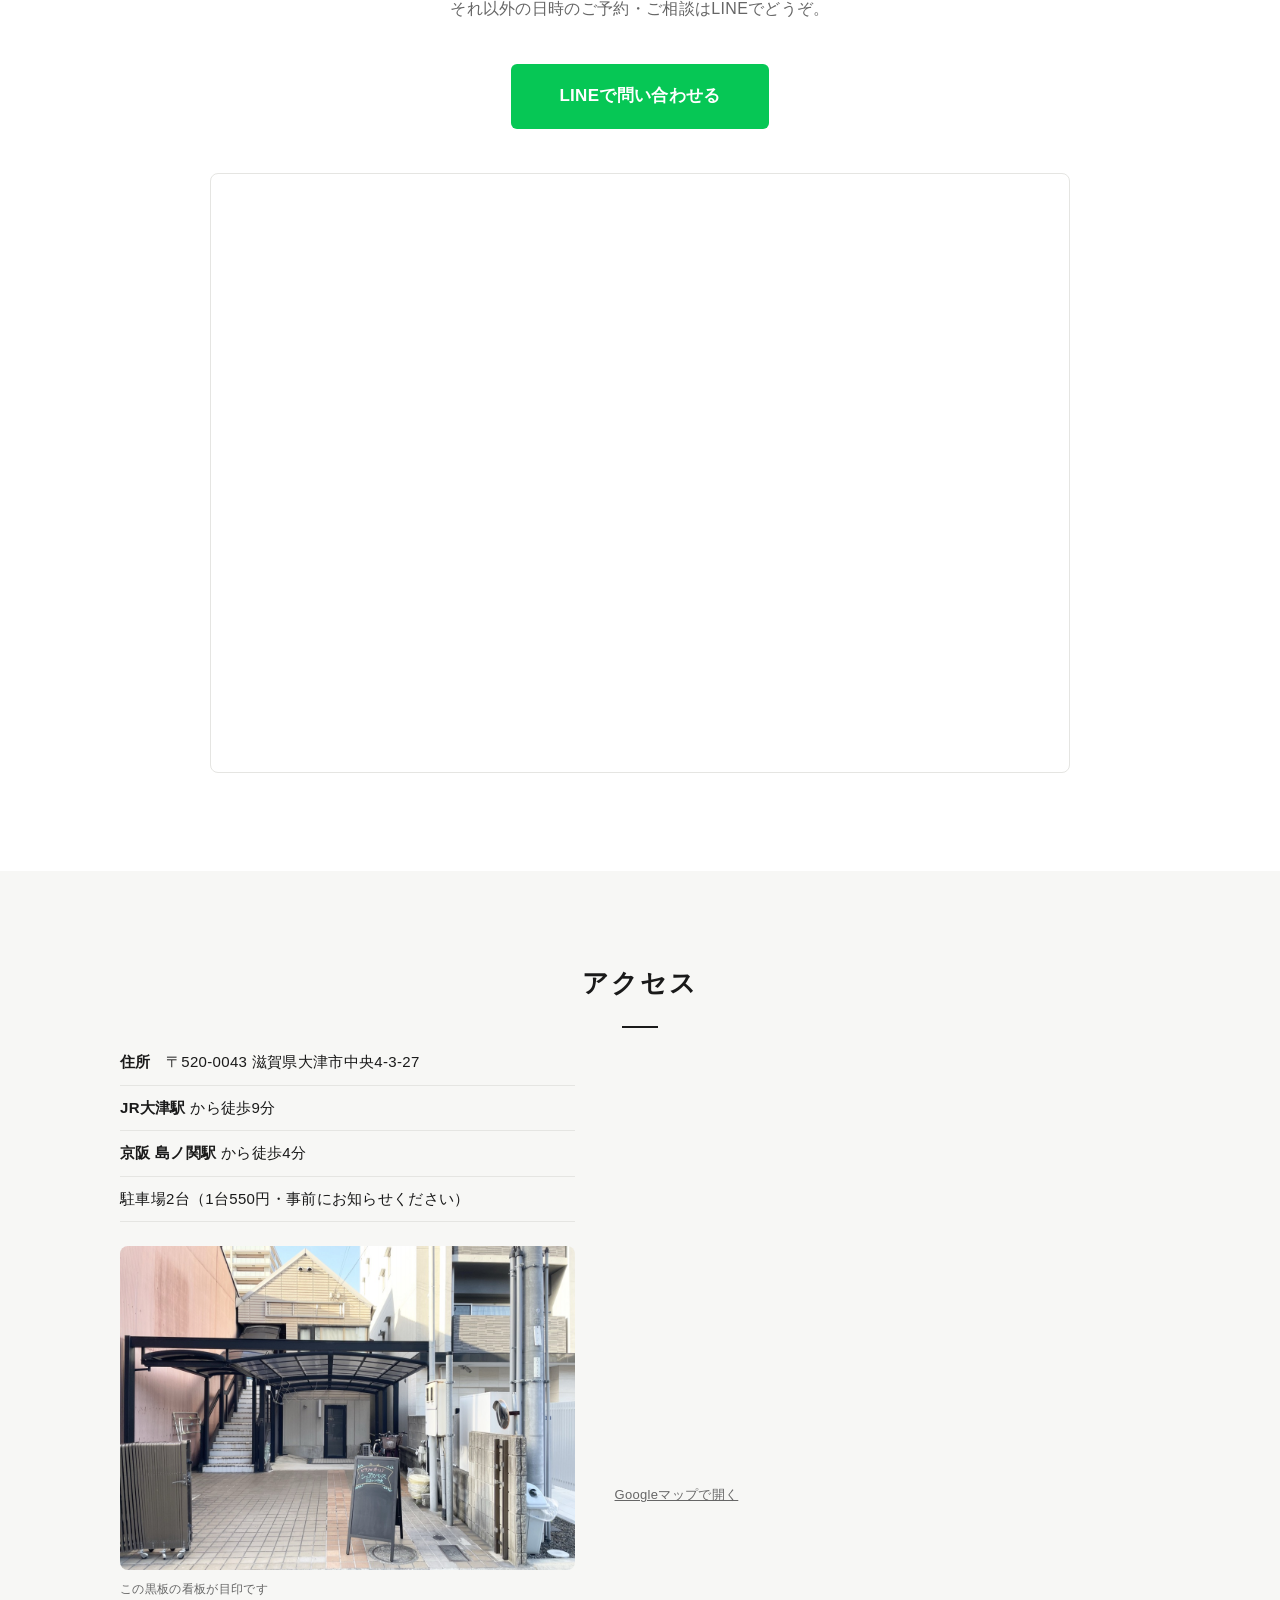
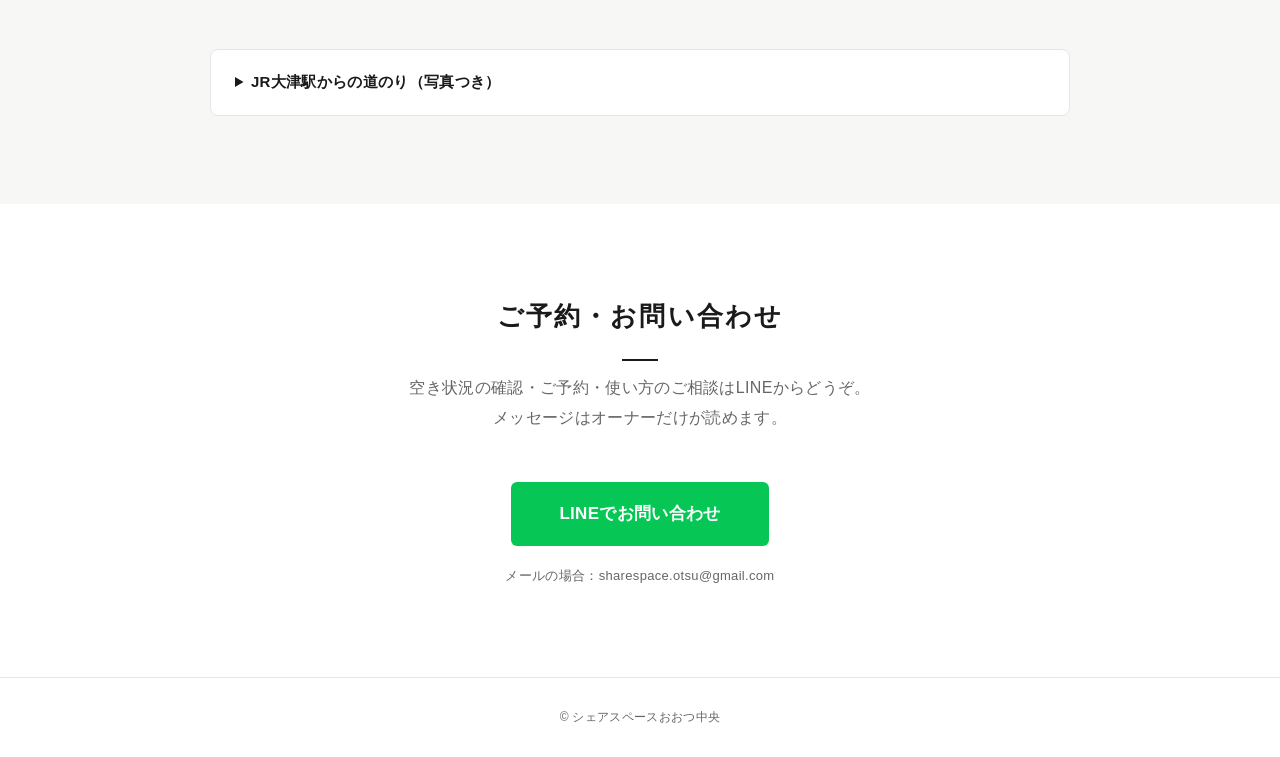
==== commit af2e3e66: "キャンセル料を変更（3日前20%・前日50%・当日100%） Co-Authored-By: Claude Sonnet 5.5 <noreply@anthropic.com>" ====
--- a/index.html
+++ b/index.html
@@ -2,6 +2,14 @@
 <html lang="ja">
 <head>
   <meta charset="UTF-8">
+  <!-- Google tag (gtag.js) -->
+  <script async src="https://www.googletagmanager.com/gtag/js?id=G-ECEK7TFLC9"></script>
+  <script>
+    window.dataLayer = window.dataLayer || [];
+    function gtag(){dataLayer.push(arguments);}
+    gtag('js', new Date());
+    gtag('config', 'G-ECEK7TFLC9');
+  </script>
   <meta name="viewport" content="width=device-width, initial-scale=1.0">
   <title>シェアスペースおおつ中央｜大津駅徒歩9分・ピアノが弾けるレンタルスペース</title>
   <meta name="description" content="JR大津駅徒歩9分・京阪島ノ関駅徒歩4分。ピアノとハンモックのある70㎡のレンタルスペース。ヨガ・ピアノ練習・ミーティング・施術会に。21時まで。">
@@ -120,7 +128,7 @@
         <li>カップやお茶などのご用意はありません</li>
         <li>利用開始時間の10分前から入室できます（準備と退出を含んだ時間でご予約ください）</li>
         <li>飲食は可能です。ゴミは原則お持ち帰りください。ゴミ処理は有料でお受けしています（30L 550円）</li>
-        <li>キャンセル料：ご利用日の3日前から10%・前日から30%・当日は50%</li>
+        <li>キャンセル料：ご利用日の3日前から20%・前日は50%・当日は100%</li>
       </ul>
     </section>
 
